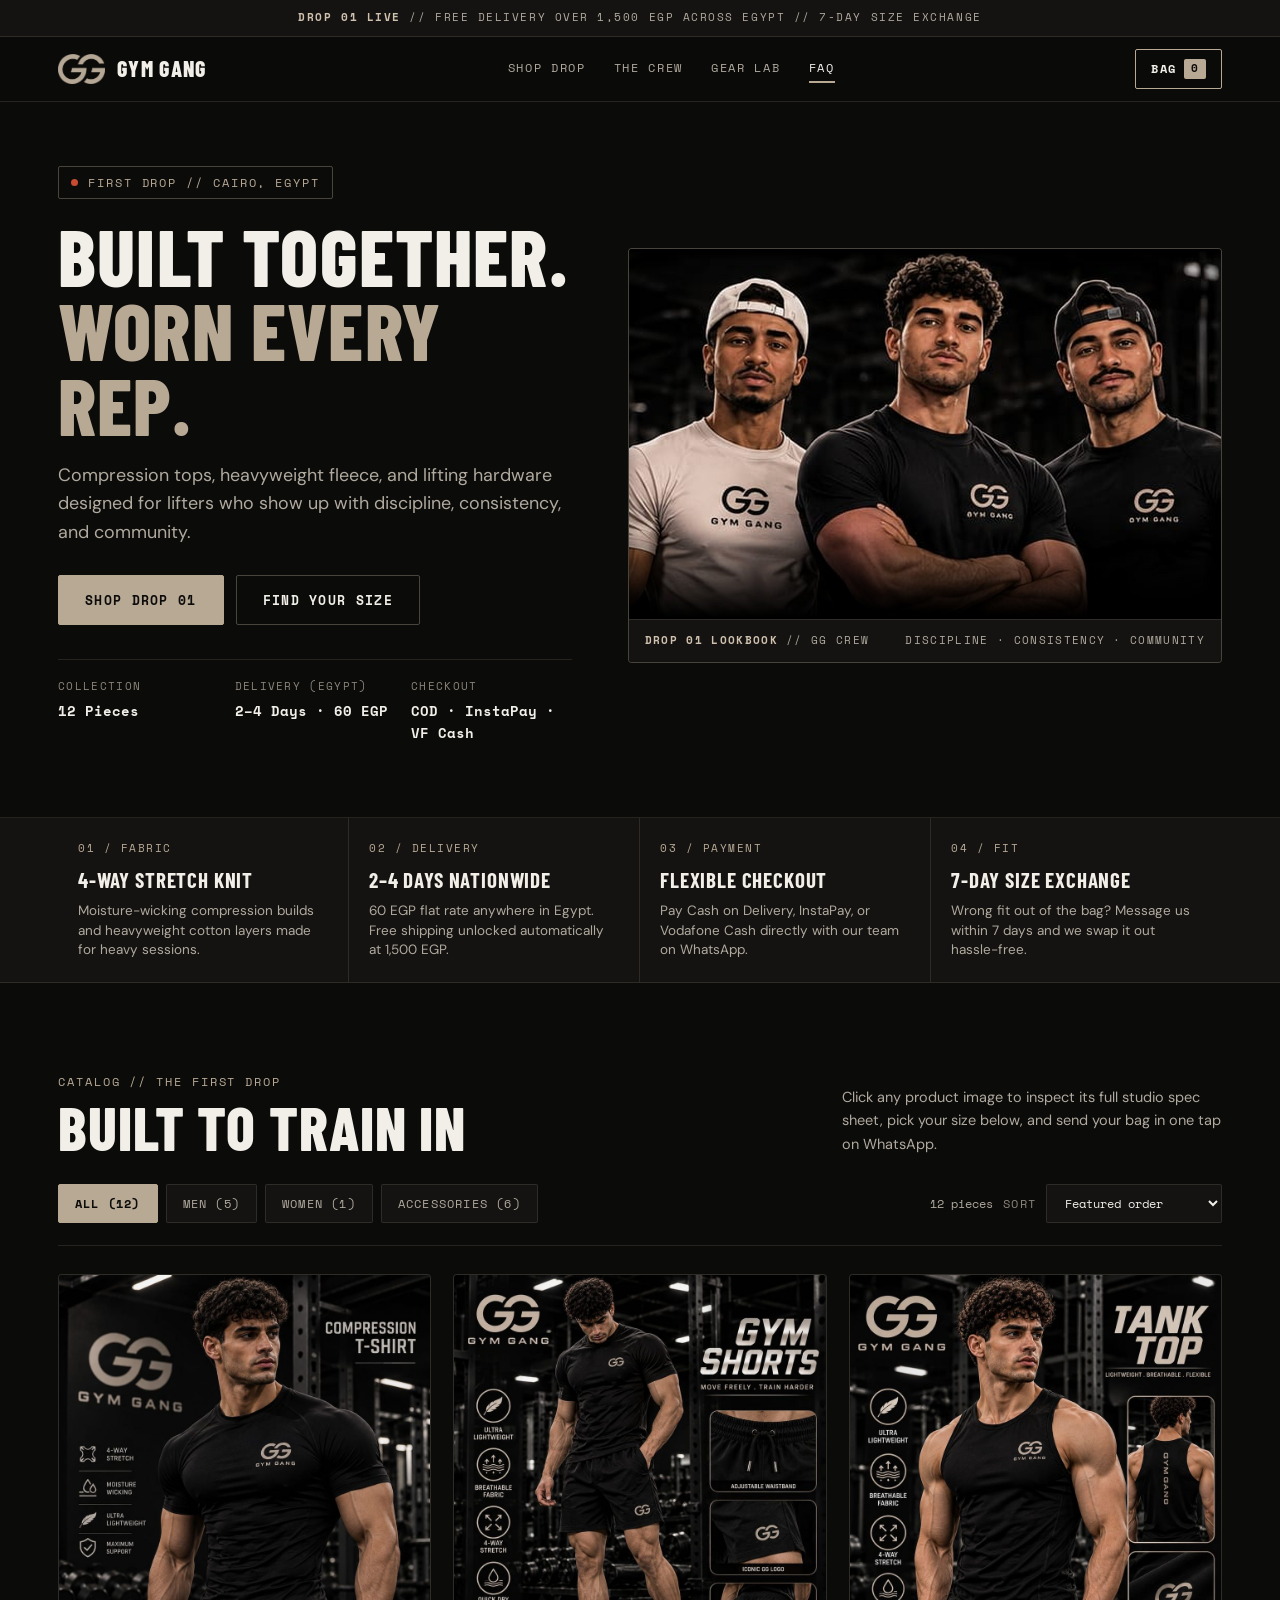
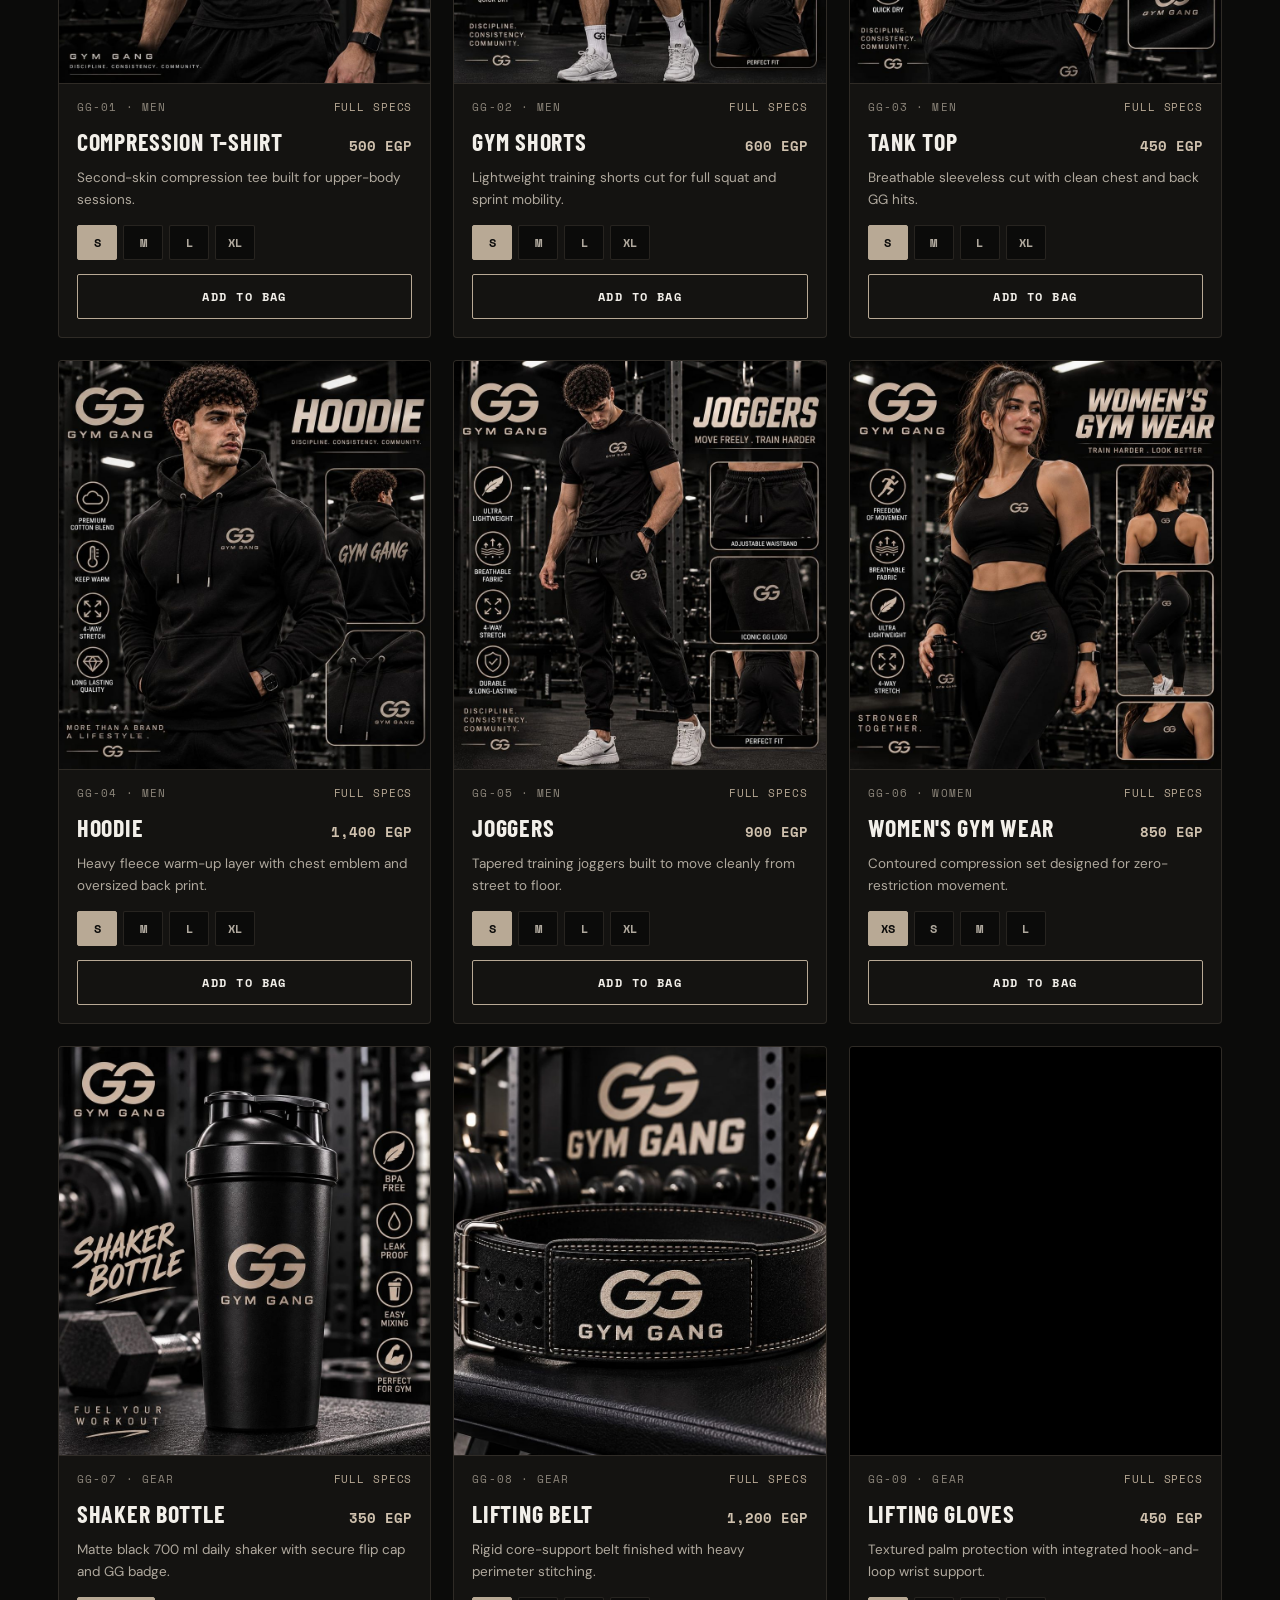
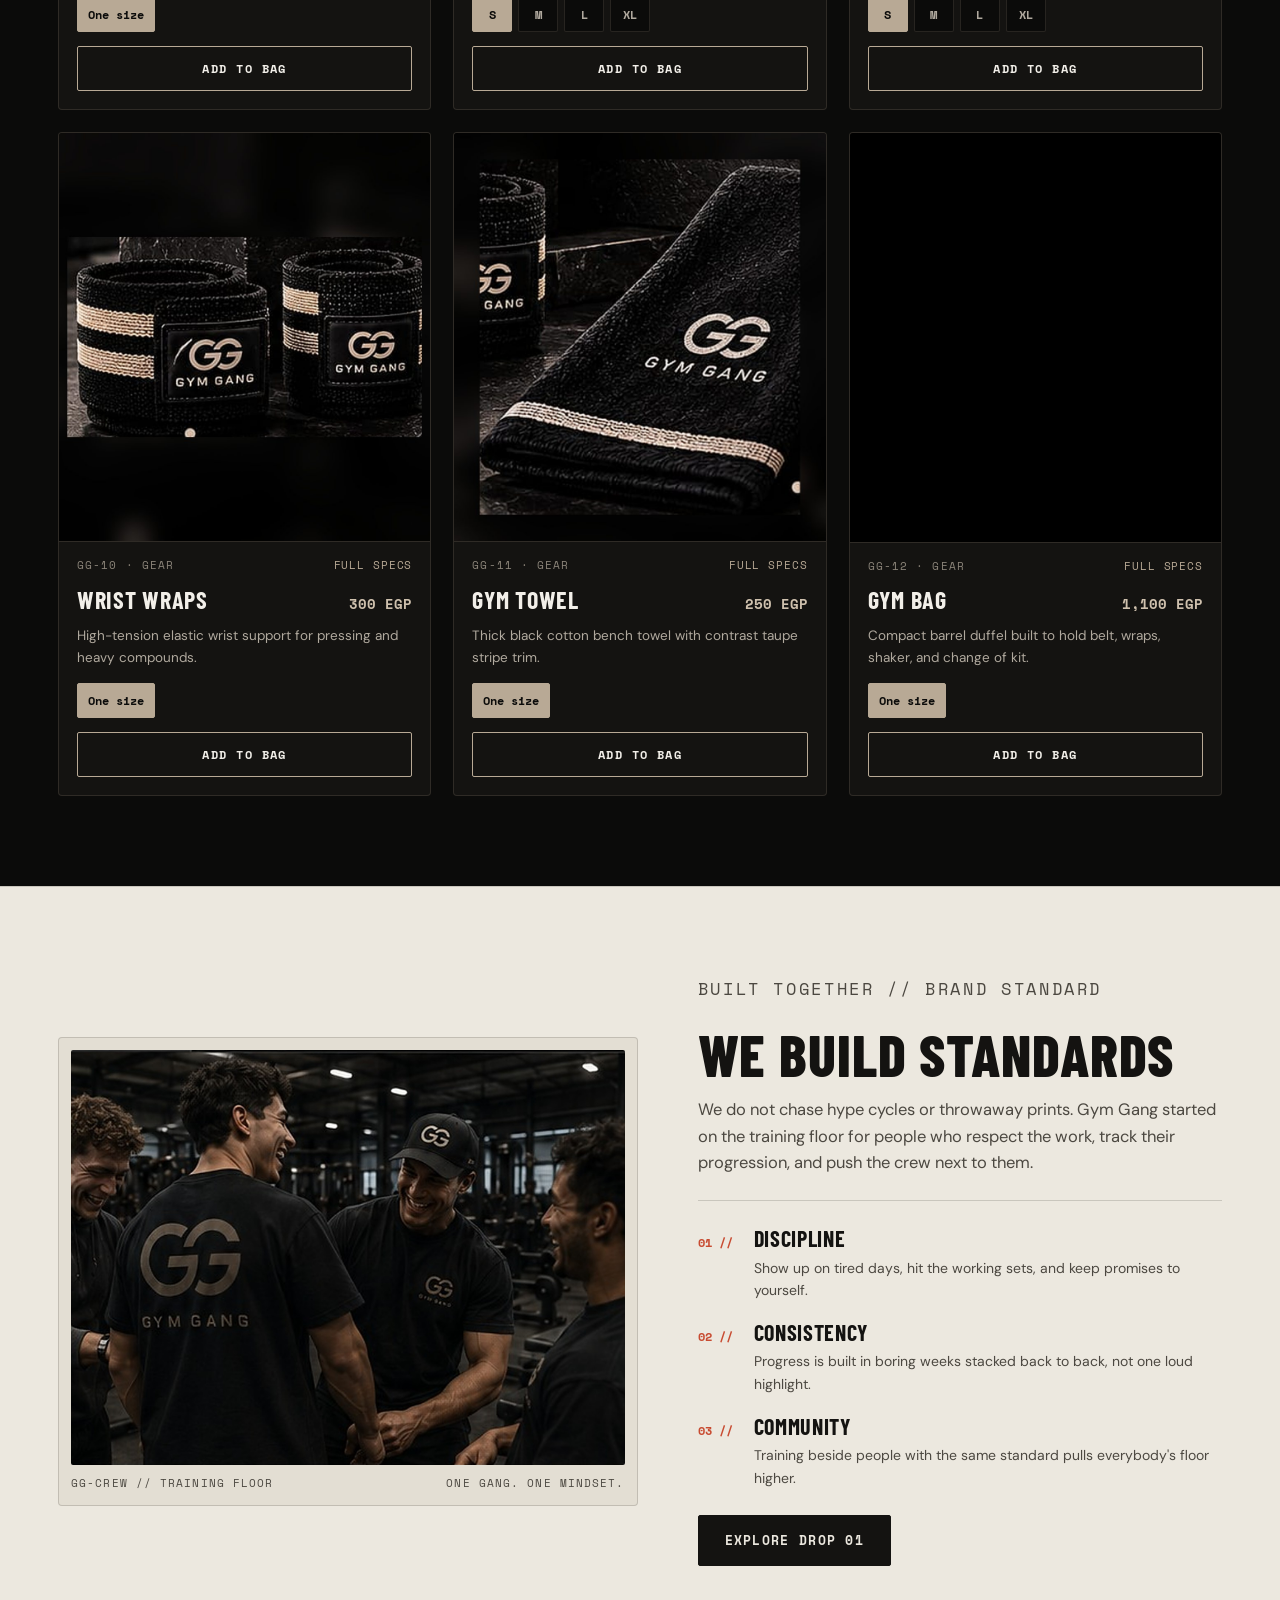
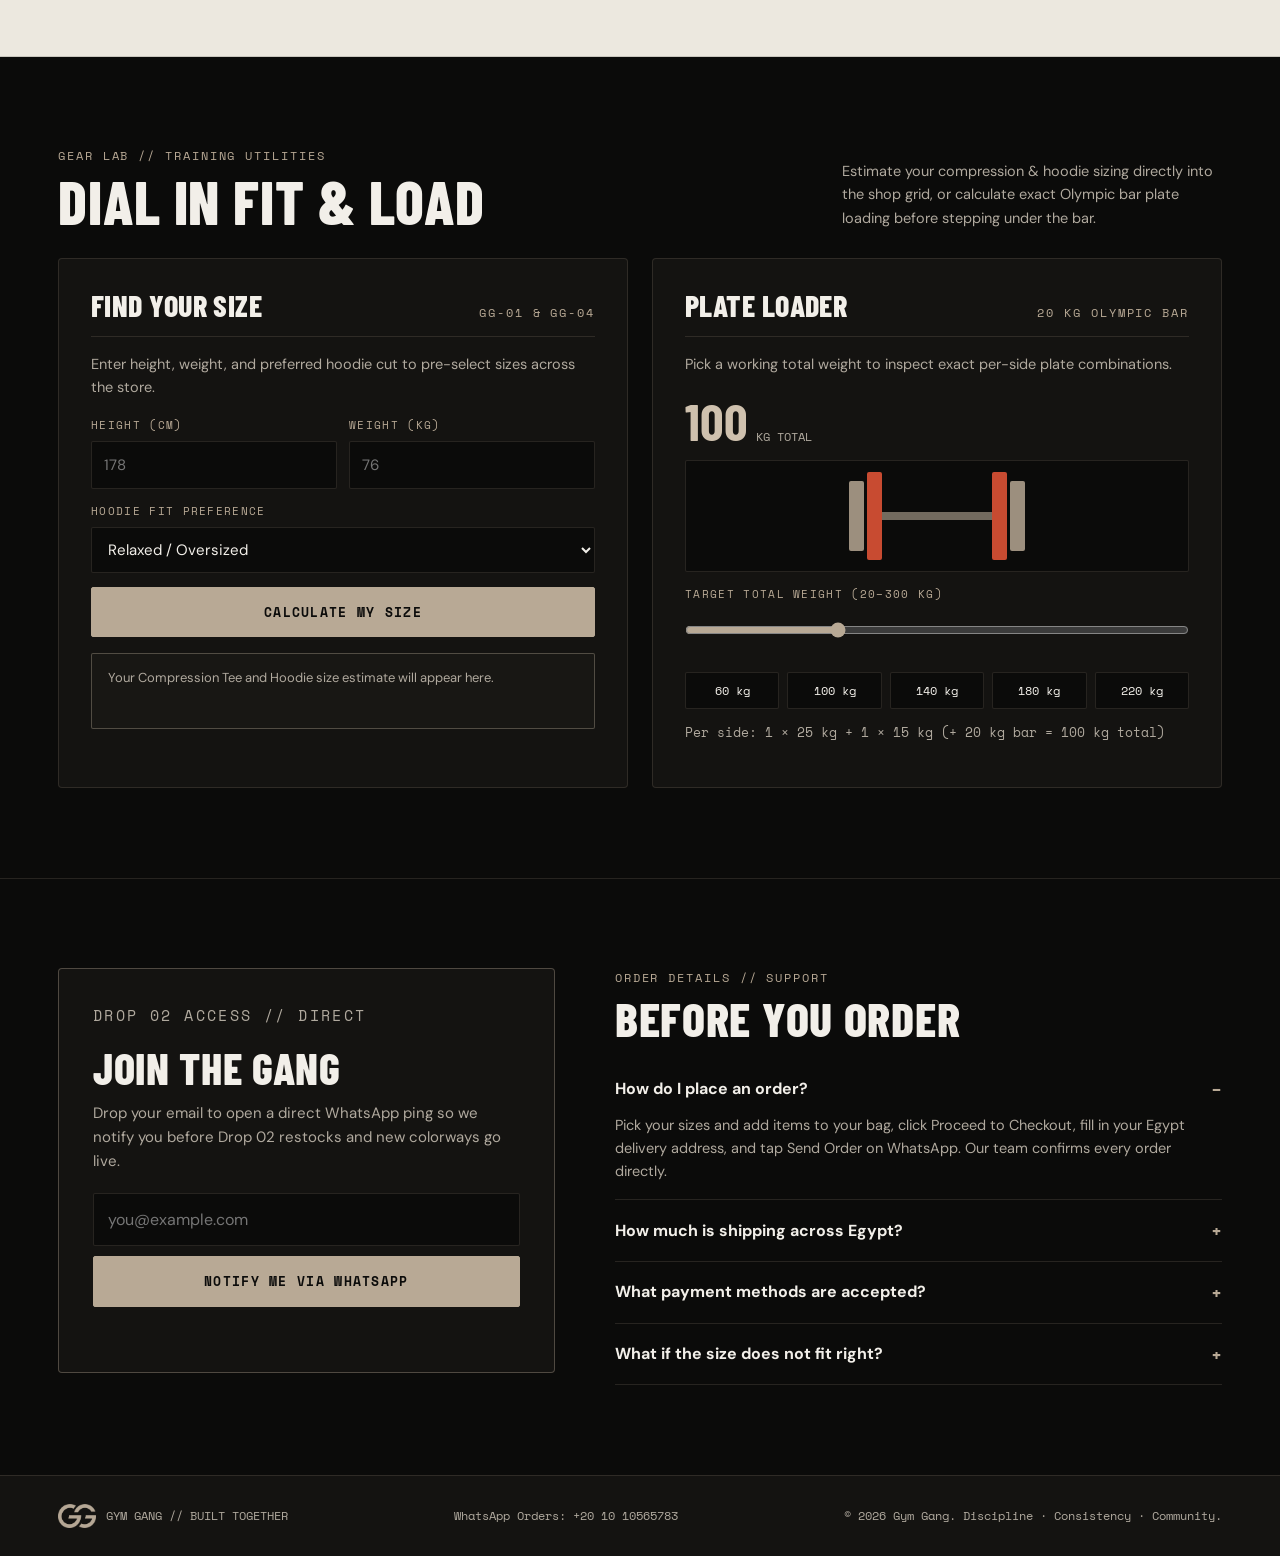
==== index.html @ adc6c837 "Initial commit: Gym Gang humanized Drop 01 storefront" ====
<!DOCTYPE html>
<html lang="en">
<head>
  <meta charset="utf-8">
  <meta name="viewport" content="width=device-width, initial-scale=1, viewport-fit=cover">
  <meta name="color-scheme" content="dark">
  <title>Gym Gang | Gym Wear Built Together</title>
  <meta name="description" content="Gym Gang makes gym wear for people who train with discipline, consistency and community. Shop Drop 01 across Egypt and order directly via WhatsApp.">
  <meta name="theme-color" content="#0B0B0A">
  <meta property="og:type" content="website">
  <meta property="og:title" content="Gym Gang | Built Together">
  <meta property="og:description" content="Gym wear built on discipline, consistency and community.">
  <meta property="og:image" content="assets/gym-gang-og.png">
  <meta property="og:image:alt" content="Gym Gang — Gym Wear Built Together">
  <meta name="twitter:card" content="summary_large_image">
  <link rel="icon" href="assets/favicon.svg" type="image/svg+xml">
  <link rel="preconnect" href="https://fonts.googleapis.com">
  <link rel="preconnect" href="https://fonts.gstatic.com" crossorigin>
  <link href="https://fonts.googleapis.com/css2?family=Barlow+Condensed:wght@700;800&family=DM+Sans:ital,opsz,wght@0,9..40,400..700;1,9..40,400&family=Space+Mono:wght@400;700&display=swap" rel="stylesheet">
  <link rel="stylesheet" href="css/tokens.css">
  <link rel="stylesheet" href="css/base.css">
  <link rel="stylesheet" href="css/storefront.css">
</head>
<body>
  <div class="utility-bar">
    <span><strong>DROP 01 LIVE</strong> // FREE DELIVERY OVER 1,500 EGP ACROSS EGYPT // 7-DAY SIZE EXCHANGE</span>
  </div>

  <nav class="site-nav" aria-label="Primary navigation">
    <div class="wrap nav-inner">
      <a class="brand-mark" href="#top" aria-label="Gym Gang home">
        <img src="assets/images/gg-logo.png" alt="Gym Gang GG mark">
        <span>Gym Gang</span>
      </a>

      <div class="nav-links">
        <a href="#shop">Shop Drop</a>
        <a href="#crew">The Crew</a>
        <a href="#lab">Gear Lab</a>
        <a href="#faq">FAQ</a>
      </div>

      <div class="nav-actions">
        <button type="button" class="bag-btn" id="bag-open-btn" aria-label="Open shopping bag">
          <span>Bag</span>
          <span class="bag-count" id="bag-count">0</span>
        </button>
        <button type="button" class="menu-toggle" id="menu-toggle" aria-expanded="false" aria-controls="mobile-nav">Menu</button>
      </div>
    </div>
  </nav>

  <div class="mobile-nav" id="mobile-nav">
    <a href="#shop">Shop Drop</a>
    <a href="#crew">The Crew</a>
    <a href="#lab">Gear Lab</a>
    <a href="#faq">FAQ</a>
  </div>

  <main id="top">
    <header class="hero">
      <div class="wrap hero-grid">
        <div>
          <div class="hero-tag">
            <span class="hero-dot" aria-hidden="true"></span>
            <span class="eyebrow">First Drop // Cairo, Egypt</span>
          </div>
          <h1 class="display hero-title">
            Built Together.<br>
            <span class="accent">Worn Every Rep.</span>
          </h1>
          <p class="hero-lead">
            Compression tops, heavyweight fleece, and lifting hardware designed for lifters who show up with discipline, consistency, and community.
          </p>
          <div class="hero-cta">
            <a class="btn" href="#shop">Shop Drop 01</a>
            <a class="btn btn--ghost" href="#lab">Find Your Size</a>
          </div>
          <dl class="hero-specs">
            <div>
              <dt>Collection</dt>
              <dd>12 Pieces</dd>
            </div>
            <div>
              <dt>Delivery (Egypt)</dt>
              <dd>2–4 Days · 60 EGP</dd>
            </div>
            <div>
              <dt>Checkout</dt>
              <dd>COD · InstaPay · VF Cash</dd>
            </div>
          </dl>
        </div>

        <figure class="hero-frame">
          <img src="assets/images/hero-crew.jpg" alt="Three Gym Gang athletes wearing matte black and stone GG tees">
          <figcaption class="hero-caption">
            <span><strong>DROP 01 LOOKBOOK</strong> // GG CREW</span>
            <span>DISCIPLINE · CONSISTENCY · COMMUNITY</span>
          </figcaption>
        </figure>
      </div>
    </header>

    <section class="spec-strip" aria-label="Store highlights">
      <div class="wrap spec-grid">
        <div class="spec-cell">
          <div class="spec-num">01 / FABRIC</div>
          <h2>4-Way Stretch Knit</h2>
          <p>Moisture-wicking compression builds and heavyweight cotton layers made for heavy sessions.</p>
        </div>
        <div class="spec-cell">
          <div class="spec-num">02 / DELIVERY</div>
          <h2>2–4 Days Nationwide</h2>
          <p>60 EGP flat rate anywhere in Egypt. Free shipping unlocked automatically at 1,500 EGP.</p>
        </div>
        <div class="spec-cell">
          <div class="spec-num">03 / PAYMENT</div>
          <h2>Flexible Checkout</h2>
          <p>Pay Cash on Delivery, InstaPay, or Vodafone Cash directly with our team on WhatsApp.</p>
        </div>
        <div class="spec-cell">
          <div class="spec-num">04 / FIT</div>
          <h2>7-Day Size Exchange</h2>
          <p>Wrong fit out of the bag? Message us within 7 days and we swap it out hassle-free.</p>
        </div>
      </div>
    </section>

    <section class="band" id="shop">
      <div class="wrap">
        <div class="section-head">
          <div>
            <p class="eyebrow">Catalog // The First Drop</p>
            <h2 class="display">Built to Train In</h2>
          </div>
          <p class="section-note">
            Click any product image to inspect its full studio spec sheet, pick your size below, and send your bag in one tap on WhatsApp.
          </p>
        </div>

        <div class="shop-controls">
          <div class="filter-pills" role="group" aria-label="Filter products by category">
            <button type="button" class="filter-pill" data-filter="all" aria-pressed="true">All (12)</button>
            <button type="button" class="filter-pill" data-filter="men" aria-pressed="false">Men (5)</button>
            <button type="button" class="filter-pill" data-filter="women" aria-pressed="false">Women (1)</button>
            <button type="button" class="filter-pill" data-filter="acc" aria-pressed="false">Accessories (6)</button>
          </div>

          <div class="sort-wrap">
            <span class="mono" id="catalog-count" style="font-size:12px;color:var(--ink-muted)">12 pieces</span>
            <label for="sort-select">Sort</label>
            <select id="sort-select">
              <option value="featured">Featured order</option>
              <option value="low">Price: Low to high</option>
              <option value="high">Price: High to low</option>
            </select>
          </div>
        </div>

        <div class="product-grid" id="product-grid"></div>
      </div>
    </section>

    <section class="band crew-band" id="crew">
      <div class="wrap crew-grid">
        <figure class="crew-photo">
          <img src="assets/images/crew-split.jpg" alt="Gym Gang crew members smiling between sets wearing GG back-print tees and cap">
          <figcaption>
            <span>GG-CREW // TRAINING FLOOR</span>
            <span>ONE GANG. ONE MINDSET.</span>
          </figcaption>
        </figure>

        <div class="crew-copy">
          <p class="eyebrow">Built Together // Brand Standard</p>
          <h2 class="display">We Build Standards</h2>
          <p>
            We do not chase hype cycles or throwaway prints. Gym Gang started on the training floor for people who respect the work, track their progression, and push the crew next to them.
          </p>

          <div class="pillars">
            <div class="pillar">
              <span class="pillar-idx">01 //</span>
              <div>
                <h3>Discipline</h3>
                <p>Show up on tired days, hit the working sets, and keep promises to yourself.</p>
              </div>
            </div>
            <div class="pillar">
              <span class="pillar-idx">02 //</span>
              <div>
                <h3>Consistency</h3>
                <p>Progress is built in boring weeks stacked back to back, not one loud highlight.</p>
              </div>
            </div>
            <div class="pillar">
              <span class="pillar-idx">03 //</span>
              <div>
                <h3>Community</h3>
                <p>Training beside people with the same standard pulls everybody's floor higher.</p>
              </div>
            </div>
          </div>

          <a class="btn btn--dark" href="#shop">Explore Drop 01</a>
        </div>
      </div>
    </section>

    <section class="band" id="lab">
      <div class="wrap">
        <div class="section-head">
          <div>
            <p class="eyebrow">Gear Lab // Training Utilities</p>
            <h2 class="display">Dial In Fit &amp; Load</h2>
          </div>
          <p class="section-note">
            Estimate your compression &amp; hoodie sizing directly into the shop grid, or calculate exact Olympic bar plate loading before stepping under the bar.
          </p>
        </div>

        <div class="lab-grid">
          <div class="lab-card">
            <div class="lab-card-head">
              <h3 class="display">Find Your Size</h3>
              <span class="eyebrow">GG-01 &amp; GG-04</span>
            </div>
            <p class="lab-card-sub">Enter height, weight, and preferred hoodie cut to pre-select sizes across the store.</p>

            <form id="size-finder-form">
              <div class="field-row">
                <div class="field">
                  <label for="sf-height">Height (cm)</label>
                  <input id="sf-height" type="number" inputmode="numeric" min="140" max="220" placeholder="178" required>
                </div>
                <div class="field">
                  <label for="sf-weight">Weight (kg)</label>
                  <input id="sf-weight" type="number" inputmode="numeric" min="35" max="200" placeholder="76" required>
                </div>
              </div>
              <div class="field">
                <label for="sf-fit">Hoodie Fit Preference</label>
                <select id="sf-fit">
                  <option value="oversized">Relaxed / Oversized</option>
                  <option value="true">True to size</option>
                </select>
              </div>
              <button class="btn" type="submit" style="width:100%">Calculate My Size</button>
            </form>

            <div class="size-result" id="size-result" role="status" aria-live="polite">
              <small style="margin-top:0">Your Compression Tee and Hoodie size estimate will appear here.</small>
            </div>
          </div>

          <div class="lab-card">
            <div class="lab-card-head">
              <h3 class="display">Plate Loader</h3>
              <span class="eyebrow">20 KG Olympic Bar</span>
            </div>
            <p class="lab-card-sub">Pick a working total weight to inspect exact per-side plate combinations.</p>

            <div class="plate-readout">
              <strong id="plate-weight-val">100</strong>
              <span>kg total</span>
            </div>

            <div class="bar-stage" id="bar-stage" aria-hidden="true"></div>

            <div class="field">
              <label for="plate-range">Target Total Weight (20–300 kg)</label>
              <input class="plate-range" id="plate-range" type="range" min="20" max="300" step="2.5" value="100">
            </div>

            <div class="weight-chips" role="group" aria-label="Common bar weights">
              <button type="button" data-weight="60">60 kg</button>
              <button type="button" data-weight="100">100 kg</button>
              <button type="button" data-weight="140">140 kg</button>
              <button type="button" data-weight="180">180 kg</button>
              <button type="button" data-weight="220">220 kg</button>
            </div>

            <p class="plate-breakdown" id="plate-breakdown" role="status" aria-live="polite"></p>
          </div>
        </div>
      </div>
    </section>

    <section class="band" id="faq" style="border-top:1px solid var(--line-dark)">
      <div class="wrap bottom-split">
        <div class="join-box">
          <p class="eyebrow">Drop 02 Access // Direct</p>
          <h2 class="display">Join the Gang</h2>
          <p>
            Drop your email to open a direct WhatsApp ping so we notify you before Drop 02 restocks and new colorways go live.
          </p>
          <form class="join-form" id="join-form">
            <input type="email" id="join-email" placeholder="you@example.com" aria-label="Email address" required>
            <button class="btn" type="submit">Notify Me via WhatsApp</button>
          </form>
          <div class="join-msg" id="join-msg" role="status"></div>
        </div>

        <div>
          <p class="eyebrow">Order Details // Support</p>
          <h2 class="display" style="font-size:clamp(34px,4vw,48px);margin:8px 0 18px">Before You Order</h2>
          <div class="faq-list">
            <details open>
              <summary>How do I place an order?</summary>
              <p>Pick your sizes and add items to your bag, click Proceed to Checkout, fill in your Egypt delivery address, and tap Send Order on WhatsApp. Our team confirms every order directly.</p>
            </details>
            <details>
              <summary>How much is shipping across Egypt?</summary>
              <p>Flat 60 EGP across Cairo, Giza, Alexandria, and all governorates within 2–4 business days. Orders at or above 1,500 EGP unlock free delivery.</p>
            </details>
            <details>
              <summary>What payment methods are accepted?</summary>
              <p>You can choose Cash on Delivery, InstaPay, or Vodafone Cash inside checkout (transfer details are shared directly when confirming on WhatsApp).</p>
            </details>
            <details>
              <summary>What if the size does not fit right?</summary>
              <p>Message us on WhatsApp within 7 days of delivery with unworn gear and we will arrange a quick size exchange.</p>
            </details>
          </div>
        </div>
      </div>
    </section>
  </main>

  <footer class="site-footer">
    <div class="wrap footer-inner">
      <div class="footer-brand">
        <img src="assets/images/gg-logo.png" alt="GG mark">
        <span>GYM GANG // BUILT TOGETHER</span>
      </div>
      <span>WhatsApp Orders: +20 10 10565783</span>
      <span>© 2026 Gym Gang. Discipline · Consistency · Community.</span>
    </div>
  </footer>

  <div class="drawer-backdrop" id="drawer-backdrop"></div>
  <aside class="bag-drawer" id="bag-drawer" aria-label="Shopping bag" aria-hidden="true">
    <div class="drawer-head">
      <h2 class="display">Your Bag</h2>
      <button type="button" class="icon-close" id="drawer-close-btn">Close</button>
    </div>

    <div class="ship-meter" aria-hidden="true">
      <div class="ship-meter-fill" id="ship-fill"></div>
    </div>
    <p class="ship-note" id="ship-text"></p>

    <div class="drawer-items" id="bag-items"></div>

    <div class="drawer-totals">
      <div><span>Subtotal</span><span id="bag-subtotal">0 EGP</span></div>
      <div><span>Delivery</span><span id="bag-shipping">—</span></div>
      <div class="grand"><span>Total</span><span id="bag-total">0 EGP</span></div>
    </div>

    <button type="button" class="btn" id="checkout-toggle-btn" style="width:100%;margin-top:12px" hidden>Proceed to Checkout</button>

    <form class="checkout-form" id="checkout-form" hidden>
      <input id="ck-name" type="text" placeholder="Full name" required autocomplete="name">
      <input id="ck-phone" type="tel" placeholder="Phone number" required autocomplete="tel">
      <select id="ck-city" aria-label="City">
        <option value="Cairo">Cairo</option>
        <option value="Giza">Giza</option>
        <option value="Alexandria">Alexandria</option>
        <option value="Other governorate">Other governorate</option>
      </select>
      <textarea id="ck-address" rows="2" placeholder="Street, building, floor, apartment" required></textarea>
      <label class="pay-option">
        <input type="radio" name="payment-method" value="Cash on delivery" checked>
        <span>Cash on delivery</span>
      </label>
      <label class="pay-option">
        <input type="radio" name="payment-method" value="InstaPay / Vodafone Cash">
        <span>InstaPay or Vodafone Cash</span>
      </label>
      <button class="btn" type="submit" style="width:100%">Send Order on WhatsApp</button>
    </form>
  </aside>

  <div class="modal" id="quickview-modal" role="dialog" aria-modal="true" aria-labelledby="modal-title" aria-hidden="true">
    <div class="modal-panel">
      <div class="modal-media">
        <img id="modal-img" alt="">
      </div>
      <div class="modal-info">
        <button type="button" class="icon-close modal-close" id="modal-close-btn">Close</button>
        <span class="eyebrow" id="modal-sku"></span>
        <h2 class="display" id="modal-title"></h2>
        <div class="modal-price" id="modal-price"></div>
        <p class="modal-desc" id="modal-desc"></p>
        <ul class="modal-specs" id="modal-specs"></ul>
        <div class="p-sizes" id="modal-sizes" role="group" aria-label="Select size"></div>
        <button type="button" class="btn" id="modal-add-btn" style="width:100%">Add to Bag</button>
      </div>
    </div>
  </div>

  <div class="toast" id="toast" role="status" aria-live="polite"></div>

  <script defer src="js/products.js"></script>
  <script defer src="js/store.js"></script>
  <script defer src="js/gear-lab.js"></script>
</body>
</html>
---- css/tokens.css ----
:root {
  /* Cast-Iron & Asphalt Surfaces (Dark Storefront Base) */
  --bg-iron: #0b0b0a;
  --bg-rack: #141311;
  --bg-card: #090908;
  --bg-panel: #181714;

  /* Dark-Mode Typography & Brand Taupe */
  --ink-bone: #f2efe9;
  --ink-muted: #b0a99e;
  --ink-dim: #8b8479;
  --taupe: #b8a995;
  --taupe-bright: #cfc1ae;
  --rust: #c84b31;

  /* Borders & Hairlines (Dark) */
  --line-dark: rgba(184, 169, 149, 0.16);
  --line-strong: rgba(184, 169, 149, 0.36);

  /* Woven Hang-Tag Chalk Surfaces (Tactile Editorial Break) */
  --bg-chalk: #ece8df;
  --bg-chalk-alt: #e3ded3;
  --ink-carbon: #141311;
  --ink-slate: #4c4841;
  --line-chalk: rgba(20, 19, 17, 0.16);

  /* Type Scale */
  --font-display: 'Barlow Condensed', Impact, 'Arial Narrow', sans-serif;
  --font-sans: 'DM Sans', system-ui, -apple-system, sans-serif;
  --font-mono: 'Space Mono', ui-monospace, SFMono-Regular, monospace;

  /* Spacing & Container */
  --container-max: 1260px;
  --gutter: clamp(18px, 4vw, 48px);
  --radius-sm: 2px;
  --radius-md: 4px;
  --ease: cubic-bezier(0.22, 1, 0.36, 1);
}
---- css/base.css ----
*,
*::before,
*::after {
  box-sizing: border-box;
  margin: 0;
  padding: 0;
}

html {
  scroll-behavior: smooth;
  scroll-padding-top: 76px;
  background: var(--bg-iron);
  color: var(--ink-bone);
  -webkit-text-size-adjust: 100%;
}

body {
  background: var(--bg-iron);
  color: var(--ink-bone);
  font-family: var(--font-sans);
  font-size: 16px;
  line-height: 1.6;
  overflow-x: hidden;
}

img {
  display: block;
  max-width: 100%;
}

button,
input,
select,
textarea {
  font: inherit;
  color: inherit;
}

a {
  color: inherit;
}

:focus-visible {
  outline: 2px solid var(--taupe);
  outline-offset: 3px;
}

[hidden] {
  display: none !important;
}

.sr-only {
  position: absolute;
  width: 1px;
  height: 1px;
  padding: 0;
  margin: -1px;
  overflow: hidden;
  clip: rect(0, 0, 0, 0);
  white-space: nowrap;
  border: 0;
}

.wrap {
  width: 100%;
  max-width: var(--container-max);
  margin: 0 auto;
  padding-inline: var(--gutter);
}

.display {
  font-family: var(--font-display);
  font-weight: 800;
  text-transform: uppercase;
  line-height: 0.94;
  letter-spacing: 0.015em;
}

.mono {
  font-family: var(--font-mono);
}

.eyebrow {
  font-family: var(--font-mono);
  font-size: 12px;
  letter-spacing: 0.16em;
  text-transform: uppercase;
  color: var(--taupe);
}

.btn {
  display: inline-flex;
  align-items: center;
  justify-content: center;
  gap: 8px;
  padding: 14px 26px;
  border: 1px solid var(--taupe);
  border-radius: var(--radius-sm);
  background: var(--taupe);
  color: var(--bg-iron);
  font-family: var(--font-mono);
  font-size: 13px;
  font-weight: 700;
  letter-spacing: 0.1em;
  text-transform: uppercase;
  text-decoration: none;
  cursor: pointer;
  transition: background-color 0.2s var(--ease), color 0.2s var(--ease), transform 0.15s var(--ease), border-color 0.2s var(--ease);
}

.btn:hover {
  background: var(--ink-bone);
  border-color: var(--ink-bone);
  color: var(--bg-iron);
}

.btn:active {
  transform: translateY(1px);
}

.btn--ghost {
  background: transparent;
  color: var(--ink-bone);
  border-color: var(--line-strong);
}

.btn--ghost:hover {
  background: rgba(184, 169, 149, 0.12);
  border-color: var(--taupe);
  color: var(--ink-bone);
}

.btn--dark {
  background: var(--ink-carbon);
  border-color: var(--ink-carbon);
  color: var(--bg-chalk);
}

.btn--dark:hover {
  background: #2b2925;
  border-color: #2b2925;
  color: var(--bg-chalk);
}

@media (prefers-reduced-motion: reduce) {
  html {
    scroll-behavior: auto;
  }
  *,
  *::before,
  *::after {
    transition-duration: 0.01ms !important;
    animation-duration: 0.01ms !important;
  }
}
---- css/storefront.css ----
/* Utility Top Strip */
.utility-bar {
  background: var(--bg-rack);
  border-bottom: 1px solid var(--line-dark);
  padding: 9px var(--gutter);
  text-align: center;
  font-family: var(--font-mono);
  font-size: 11px;
  letter-spacing: 0.14em;
  text-transform: uppercase;
  color: var(--ink-muted);
}

.utility-bar strong {
  color: var(--taupe-bright);
  font-weight: 700;
}

/* Sticky Navbar */
.site-nav {
  position: sticky;
  top: 0;
  z-index: 40;
  background: rgba(11, 11, 10, 0.92);
  backdrop-filter: blur(12px);
  border-bottom: 1px solid var(--line-dark);
}

.nav-inner {
  display: flex;
  align-items: center;
  justify-content: space-between;
  gap: 20px;
  min-height: 64px;
}

.brand-mark {
  display: inline-flex;
  align-items: center;
  gap: 12px;
  text-decoration: none;
}

.brand-mark img {
  height: 30px;
  width: auto;
}

.brand-mark span {
  font-family: var(--font-display);
  font-size: 22px;
  font-weight: 800;
  letter-spacing: 0.06em;
  text-transform: uppercase;
  color: var(--ink-bone);
}

.nav-links {
  display: flex;
  align-items: center;
  gap: 28px;
}

.nav-links a {
  text-decoration: none;
  font-family: var(--font-mono);
  font-size: 12px;
  letter-spacing: 0.14em;
  text-transform: uppercase;
  color: var(--ink-muted);
  padding-block: 4px;
  border-bottom: 2px solid transparent;
  transition: color 0.2s var(--ease), border-color 0.2s var(--ease);
}

.nav-links a:hover,
.nav-links a.is-active {
  color: var(--ink-bone);
  border-bottom-color: var(--taupe);
}

.nav-actions {
  display: flex;
  align-items: center;
  gap: 10px;
}

.bag-btn {
  display: inline-flex;
  align-items: center;
  gap: 8px;
  padding: 9px 15px;
  background: transparent;
  border: 1px solid var(--taupe);
  border-radius: var(--radius-sm);
  color: var(--ink-bone);
  font-family: var(--font-mono);
  font-size: 12px;
  font-weight: 700;
  letter-spacing: 0.1em;
  text-transform: uppercase;
  cursor: pointer;
  transition: background-color 0.2s var(--ease), color 0.2s var(--ease), transform 0.2s var(--ease);
}

.bag-btn:hover {
  background: var(--taupe);
  color: var(--bg-iron);
}

.bag-btn.bump {
  transform: scale(1.08);
}

.bag-count {
  display: inline-grid;
  place-items: center;
  min-width: 22px;
  height: 20px;
  padding-inline: 5px;
  border-radius: 2px;
  background: var(--taupe);
  color: var(--bg-iron);
  font-size: 11px;
}

.bag-btn:hover .bag-count {
  background: var(--bg-iron);
  color: var(--taupe);
}

.menu-toggle {
  display: none;
  padding: 9px 13px;
  background: transparent;
  border: 1px solid var(--line-strong);
  border-radius: var(--radius-sm);
  color: var(--ink-bone);
  font-family: var(--font-mono);
  font-size: 12px;
  text-transform: uppercase;
  cursor: pointer;
}

/* Mobile Nav Drawer */
.mobile-nav {
  display: none;
  background: var(--bg-rack);
  border-bottom: 1px solid var(--line-dark);
  padding: 16px var(--gutter) 22px;
}

.mobile-nav.is-open {
  display: flex;
  flex-direction: column;
  gap: 12px;
}

.mobile-nav a {
  text-decoration: none;
  font-family: var(--font-display);
  font-size: 28px;
  font-weight: 700;
  text-transform: uppercase;
  color: var(--ink-bone);
  padding-block: 4px;
  border-bottom: 1px solid var(--line-dark);
}

/* Editorial Hero */
.hero {
  padding-block: clamp(32px, 5vw, 68px) clamp(40px, 6vw, 72px);
  border-bottom: 1px solid var(--line-dark);
}

.hero-grid {
  display: grid;
  grid-template-columns: minmax(0, 1.02fr) minmax(0, 1.18fr);
  gap: clamp(28px, 4.5vw, 56px);
  align-items: center;
}

.hero-tag {
  display: inline-flex;
  align-items: center;
  gap: 10px;
  padding: 6px 12px;
  border: 1px solid var(--line-strong);
  border-radius: var(--radius-sm);
  margin-bottom: 20px;
}

.hero-dot {
  width: 7px;
  height: 7px;
  border-radius: 50%;
  background: var(--rust);
}

.hero-title {
  font-size: clamp(50px, 6.2vw, 88px);
  color: var(--ink-bone);
  margin-bottom: 18px;
}

.hero-title .accent {
  color: var(--taupe);
}

.hero-lead {
  font-size: clamp(16px, 1.4vw, 18px);
  color: var(--ink-muted);
  max-width: 46ch;
  margin-bottom: 28px;
}

.hero-cta {
  display: flex;
  flex-wrap: wrap;
  gap: 12px;
  margin-bottom: 34px;
}

.hero-specs {
  display: grid;
  grid-template-columns: repeat(3, minmax(0, 1fr));
  border-top: 1px solid var(--line-dark);
  padding-top: 18px;
  gap: 16px;
}

.hero-specs dt {
  font-family: var(--font-mono);
  font-size: 11px;
  text-transform: uppercase;
  letter-spacing: 0.12em;
  color: var(--ink-dim);
}

.hero-specs dd {
  font-family: var(--font-mono);
  font-size: 14px;
  font-weight: 700;
  color: var(--ink-bone);
  margin-top: 4px;
}

.hero-frame {
  position: relative;
  border: 1px solid var(--line-strong);
  border-radius: var(--radius-md);
  background: var(--bg-card);
  overflow: hidden;
}

.hero-frame img {
  width: 100%;
  aspect-ratio: 16 / 10;
  object-fit: cover;
  object-position: center 22%;
}

.hero-caption {
  display: flex;
  flex-wrap: wrap;
  justify-content: space-between;
  align-items: center;
  gap: 10px;
  padding: 12px 16px;
  background: var(--bg-rack);
  border-top: 1px solid var(--line-dark);
  font-family: var(--font-mono);
  font-size: 11px;
  letter-spacing: 0.12em;
  text-transform: uppercase;
  color: var(--ink-muted);
}

.hero-caption strong {
  color: var(--taupe-bright);
}

/* 4-Column Spec Strip */
.spec-strip {
  background: var(--bg-rack);
  border-bottom: 1px solid var(--line-dark);
}

.spec-grid {
  display: grid;
  grid-template-columns: repeat(4, minmax(0, 1fr));
}

.spec-cell {
  padding: 22px 20px;
  border-right: 1px solid var(--line-dark);
}

.spec-cell:last-child {
  border-right: 0;
}

.spec-num {
  font-family: var(--font-mono);
  font-size: 11px;
  color: var(--taupe);
  letter-spacing: 0.14em;
  margin-bottom: 6px;
}

.spec-cell h2 {
  font-family: var(--font-display);
  font-size: 21px;
  font-weight: 700;
  letter-spacing: 0.04em;
  text-transform: uppercase;
  color: var(--ink-bone);
  margin-bottom: 4px;
}

.spec-cell p {
  font-size: 13.5px;
  color: var(--ink-muted);
  line-height: 1.45;
}

/* Section Spacing */
.band {
  padding-block: clamp(56px, 7vw, 96px);
}

.section-head {
  display: flex;
  flex-wrap: wrap;
  justify-content: space-between;
  align-items: flex-end;
  gap: 20px;
  margin-bottom: 28px;
}

.section-head h2 {
  font-size: clamp(38px, 4.8vw, 60px);
  color: var(--ink-bone);
  margin-top: 8px;
}

.section-note {
  max-width: 38ch;
  font-size: 14.5px;
  color: var(--ink-muted);
}

/* Shop Controls */
.shop-controls {
  display: flex;
  flex-wrap: wrap;
  justify-content: space-between;
  align-items: center;
  gap: 14px;
  padding-bottom: 22px;
  margin-bottom: 28px;
  border-bottom: 1px solid var(--line-dark);
}

.filter-pills {
  display: flex;
  flex-wrap: wrap;
  gap: 8px;
}

.filter-pill {
  padding: 9px 16px;
  border: 1px solid var(--line-dark);
  border-radius: var(--radius-sm);
  background: var(--bg-rack);
  color: var(--ink-muted);
  font-family: var(--font-mono);
  font-size: 12px;
  letter-spacing: 0.1em;
  text-transform: uppercase;
  cursor: pointer;
  transition: border-color 0.2s var(--ease), color 0.2s var(--ease), background-color 0.2s var(--ease);
}

.filter-pill:hover {
  border-color: var(--taupe);
  color: var(--ink-bone);
}

.filter-pill[aria-pressed='true'] {
  background: var(--taupe);
  border-color: var(--taupe);
  color: var(--bg-iron);
  font-weight: 700;
}

.sort-wrap {
  display: inline-flex;
  align-items: center;
  gap: 10px;
}

.sort-wrap label {
  font-family: var(--font-mono);
  font-size: 12px;
  text-transform: uppercase;
  letter-spacing: 0.1em;
  color: var(--ink-dim);
}

.sort-wrap select {
  padding: 9px 14px;
  background: var(--bg-rack);
  border: 1px solid var(--line-dark);
  border-radius: var(--radius-sm);
  color: var(--ink-bone);
  font-family: var(--font-mono);
  font-size: 12px;
  cursor: pointer;
}

/* Product Grid */
.product-grid {
  display: grid;
  grid-template-columns: repeat(3, minmax(0, 1fr));
  gap: 22px;
}

.p-card {
  display: flex;
  flex-direction: column;
  background: var(--bg-rack);
  border: 1px solid var(--line-dark);
  border-radius: var(--radius-md);
  overflow: hidden;
  transition: border-color 0.25s var(--ease), transform 0.25s var(--ease);
}

.p-card:hover {
  border-color: var(--line-strong);
  transform: translateY(-3px);
}

.p-card[hidden] {
  display: none;
}

.p-media {
  position: relative;
  display: block;
  width: 100%;
  aspect-ratio: 10 / 11;
  background: #000000;
  border: 0;
  padding: 0;
  overflow: hidden;
  cursor: pointer;
  text-align: left;
}

.p-media img {
  width: 100%;
  height: 100%;
  object-fit: cover;
  object-position: center;
  transition: transform 0.45s var(--ease);
}

.p-card:hover .p-media img {
  transform: scale(1.03);
}

.p-body {
  display: flex;
  flex-direction: column;
  flex: 1;
  padding: 15px 18px 18px;
  border-top: 1px solid var(--line-dark);
}

.p-kicker {
  display: flex;
  justify-content: space-between;
  align-items: center;
  margin-bottom: 6px;
  font-family: var(--font-mono);
  font-size: 11px;
  letter-spacing: 0.1em;
  text-transform: uppercase;
  color: var(--ink-dim);
}

.p-view-link {
  background: none;
  border: 0;
  padding: 0;
  color: var(--taupe);
  font-family: var(--font-mono);
  font-size: 11px;
  letter-spacing: 0.08em;
  text-transform: uppercase;
  cursor: pointer;
}

.p-view-link:hover {
  color: var(--ink-bone);
  text-decoration: underline;
}

.p-top {
  display: flex;
  justify-content: space-between;
  align-items: baseline;
  gap: 12px;
  margin-bottom: 6px;
}

.p-top h3 {
  font-family: var(--font-display);
  font-size: 24px;
  font-weight: 700;
  text-transform: uppercase;
  letter-spacing: 0.03em;
  color: var(--ink-bone);
}

.p-price {
  font-family: var(--font-mono);
  font-size: 14px;
  font-weight: 700;
  color: var(--taupe-bright);
  white-space: nowrap;
}

.p-meta {
  font-size: 13.5px;
  color: var(--ink-muted);
  margin-bottom: 14px;
}

.p-sizes {
  display: flex;
  flex-wrap: wrap;
  gap: 6px;
  margin-top: auto;
  margin-bottom: 14px;
}

.size-btn {
  min-width: 40px;
  padding: 7px 10px;
  border: 1px solid var(--line-dark);
  border-radius: var(--radius-sm);
  background: var(--bg-iron);
  color: var(--ink-muted);
  font-family: var(--font-mono);
  font-size: 12px;
  font-weight: 700;
  cursor: pointer;
  transition: border-color 0.15s, background-color 0.15s, color 0.15s;
}

.size-btn:hover {
  border-color: var(--taupe);
  color: var(--ink-bone);
}

.size-btn[aria-pressed='true'] {
  background: var(--taupe);
  border-color: var(--taupe);
  color: var(--bg-iron);
}

.add-btn {
  width: 100%;
  padding: 12px 14px;
  background: transparent;
  border: 1px solid var(--taupe);
  border-radius: var(--radius-sm);
  color: var(--ink-bone);
  font-family: var(--font-mono);
  font-size: 12px;
  font-weight: 700;
  letter-spacing: 0.12em;
  text-transform: uppercase;
  cursor: pointer;
  transition: background-color 0.2s var(--ease), color 0.2s var(--ease);
}

.add-btn:hover,
.add-btn.is-added {
  background: var(--taupe);
  color: var(--bg-iron);
}

/* Light Woven Hang-Tag Contrast Band: The Crew */
.crew-band {
  background: var(--bg-chalk);
  color: var(--ink-carbon);
  border-block: 1px solid var(--line-chalk);
}

.crew-grid {
  display: grid;
  grid-template-columns: minmax(0, 1.05fr) minmax(0, 0.95fr);
  gap: clamp(28px, 5vw, 60px);
  align-items: center;
}

.crew-photo {
  background: var(--bg-chalk-alt);
  border: 1px solid var(--line-chalk);
  padding: 12px;
  border-radius: var(--radius-md);
}

.crew-photo img {
  width: 100%;
  aspect-ratio: 4 / 3;
  object-fit: cover;
  border-radius: var(--radius-sm);
}

.crew-photo figcaption {
  display: flex;
  justify-content: space-between;
  gap: 12px;
  padding-top: 10px;
  font-family: var(--font-mono);
  font-size: 11px;
  letter-spacing: 0.1em;
  text-transform: uppercase;
  color: var(--ink-slate);
}

.crew-copy .eyebrow {
  color: var(--ink-slate);
}

.crew-copy h2 {
  font-size: clamp(38px, 4.6vw, 58px);
  color: var(--ink-carbon);
  margin: 10px 0 16px;
}

.crew-copy > p {
  font-size: 16.5px;
  color: var(--ink-slate);
  max-width: 48ch;
  margin-bottom: 24px;
}

.pillars {
  display: grid;
  gap: 14px;
  border-top: 1px solid var(--line-chalk);
  padding-top: 20px;
  margin-bottom: 26px;
}

.pillar {
  display: grid;
  grid-template-columns: 44px 1fr;
  gap: 12px;
  align-items: baseline;
}

.pillar-idx {
  font-family: var(--font-mono);
  font-size: 12px;
  font-weight: 700;
  color: var(--rust);
}

.pillar h3 {
  font-family: var(--font-display);
  font-size: 22px;
  text-transform: uppercase;
  letter-spacing: 0.03em;
  color: var(--ink-carbon);
}

.pillar p {
  font-size: 14px;
  color: var(--ink-slate);
}

/* Gear Lab */
.lab-grid {
  display: grid;
  grid-template-columns: repeat(2, minmax(0, 1fr));
  gap: 24px;
}

.lab-card {
  background: var(--bg-rack);
  border: 1px solid var(--line-dark);
  border-radius: var(--radius-md);
  padding: clamp(22px, 3vw, 32px);
}

.lab-card-head {
  display: flex;
  justify-content: space-between;
  align-items: baseline;
  gap: 12px;
  padding-bottom: 14px;
  border-bottom: 1px solid var(--line-dark);
  margin-bottom: 16px;
}

.lab-card h3 {
  font-family: var(--font-display);
  font-size: 30px;
  text-transform: uppercase;
  color: var(--ink-bone);
}

.lab-card-sub {
  font-size: 14.5px;
  color: var(--ink-muted);
  margin-bottom: 18px;
}

.field-row {
  display: grid;
  grid-template-columns: 1fr 1fr;
  gap: 12px;
}

.field {
  margin-bottom: 14px;
}

.field label {
  display: block;
  font-family: var(--font-mono);
  font-size: 11px;
  letter-spacing: 0.12em;
  text-transform: uppercase;
  color: var(--taupe);
  margin-bottom: 6px;
}

.field input,
.field select {
  width: 100%;
  padding: 11px 12px;
  background: var(--bg-iron);
  border: 1px solid var(--line-dark);
  border-radius: var(--radius-sm);
  color: var(--ink-bone);
  font-size: 15px;
}

.size-result {
  margin-top: 16px;
  padding: 14px 16px;
  background: var(--bg-panel);
  border: 1px solid var(--line-strong);
  border-radius: var(--radius-sm);
  min-height: 76px;
}

.size-result strong {
  font-family: var(--font-display);
  font-size: 28px;
  color: var(--taupe-bright);
  margin-inline: 6px;
}

.size-result small {
  display: block;
  margin-top: 4px;
  color: var(--ink-muted);
  font-size: 13px;
}

.apply-size-btn {
  margin-top: 10px;
  padding: 7px 12px;
  background: var(--taupe);
  color: var(--bg-iron);
  border: 0;
  border-radius: var(--radius-sm);
  font-family: var(--font-mono);
  font-size: 11px;
  font-weight: 700;
  text-transform: uppercase;
  cursor: pointer;
}

/* Plate Loader */
.plate-readout {
  display: flex;
  align-items: baseline;
  gap: 8px;
}

.plate-readout strong {
  font-family: var(--font-display);
  font-size: 52px;
  line-height: 1;
  color: var(--taupe-bright);
}

.plate-readout span {
  font-family: var(--font-mono);
  font-size: 12px;
  text-transform: uppercase;
  color: var(--ink-muted);
}

.bar-stage {
  display: flex;
  align-items: center;
  justify-content: center;
  height: 112px;
  margin: 14px 0;
  padding-inline: 10px;
  background: var(--bg-iron);
  border: 1px solid var(--line-dark);
  border-radius: var(--radius-sm);
  overflow: hidden;
}

.bar-side {
  display: flex;
  align-items: center;
  gap: 3px;
}

.bar-shaft {
  height: 8px;
  width: min(110px, 24%);
  background: #736b5f;
}

.bar-side i {
  display: block;
  border-radius: 2px;
}

.plate-range {
  width: 100%;
  accent-color: var(--taupe);
  cursor: pointer;
}

.weight-chips {
  display: flex;
  flex-wrap: wrap;
  gap: 8px;
  margin-top: 12px;
}

.weight-chips button {
  flex: 1 1 64px;
  padding: 8px 10px;
  background: var(--bg-iron);
  border: 1px solid var(--line-dark);
  border-radius: var(--radius-sm);
  font-family: var(--font-mono);
  font-size: 12px;
  color: var(--ink-bone);
  cursor: pointer;
}

.weight-chips button:hover {
  border-color: var(--taupe);
}

.plate-breakdown {
  margin-top: 14px;
  font-family: var(--font-mono);
  font-size: 12.5px;
  color: var(--ink-muted);
  min-height: 2.6em;
}

/* Early Access + FAQ */
.bottom-split {
  display: grid;
  grid-template-columns: minmax(0, 0.9fr) minmax(0, 1.1fr);
  gap: clamp(28px, 5vw, 60px);
  align-items: start;
}

.join-box {
  background: var(--bg-rack);
  border: 1px solid var(--line-strong);
  border-radius: var(--radius-md);
  padding: clamp(24px, 3.5vw, 34px);
}

.join-box h2 {
  font-size: clamp(32px, 3.8vw, 44px);
  margin: 8px 0 12px;
}

.join-box p {
  font-size: 15px;
  color: var(--ink-muted);
  margin-bottom: 20px;
}

.join-form {
  display: grid;
  gap: 10px;
}

.join-form input {
  padding: 13px 14px;
  background: var(--bg-iron);
  border: 1px solid var(--line-dark);
  border-radius: var(--radius-sm);
  color: var(--ink-bone);
}

.join-msg {
  margin-top: 12px;
  font-size: 13.5px;
  color: var(--taupe-bright);
  min-height: 1.4em;
}

.faq-list details {
  border-bottom: 1px solid var(--line-dark);
  padding-block: 16px;
}

.faq-list summary {
  cursor: pointer;
  list-style: none;
  display: flex;
  justify-content: space-between;
  align-items: center;
  gap: 16px;
  font-weight: 700;
  font-size: 16px;
  color: var(--ink-bone);
}

.faq-list summary::-webkit-details-marker {
  display: none;
}

.faq-list summary::after {
  content: '+';
  font-family: var(--font-mono);
  font-size: 18px;
  color: var(--taupe);
}

.faq-list details[open] summary::after {
  content: '−';
}

.faq-list details p {
  margin-top: 10px;
  font-size: 14.5px;
  color: var(--ink-muted);
  max-width: 58ch;
}

/* Footer */
.site-footer {
  border-top: 1px solid var(--line-dark);
  background: var(--bg-rack);
  padding-block: 28px;
}

.footer-inner {
  display: flex;
  flex-wrap: wrap;
  justify-content: space-between;
  align-items: center;
  gap: 16px;
  font-family: var(--font-mono);
  font-size: 12px;
  color: var(--ink-muted);
}

.footer-brand {
  display: inline-flex;
  align-items: center;
  gap: 10px;
}

.footer-brand img {
  height: 24px;
  width: auto;
}

/* Cart Slide-Over Drawer */
.drawer-backdrop {
  position: fixed;
  inset: 0;
  background: rgba(0, 0, 0, 0.72);
  opacity: 0;
  pointer-events: none;
  transition: opacity 0.25s var(--ease);
  z-index: 60;
}

.drawer-backdrop.is-open {
  opacity: 1;
  pointer-events: auto;
}

.bag-drawer {
  position: fixed;
  top: 0;
  right: 0;
  bottom: 0;
  width: min(450px, 100%);
  background: var(--bg-rack);
  border-left: 1px solid var(--line-strong);
  z-index: 70;
  transform: translateX(104%);
  transition: transform 0.3s var(--ease);
  display: flex;
  flex-direction: column;
  padding: 20px;
}

.bag-drawer.is-open {
  transform: translateX(0);
}

.drawer-head {
  display: flex;
  justify-content: space-between;
  align-items: center;
  padding-bottom: 12px;
  border-bottom: 1px solid var(--line-dark);
}

.drawer-head h2 {
  font-size: 28px;
}

.icon-close {
  background: transparent;
  border: 1px solid var(--line-dark);
  border-radius: var(--radius-sm);
  color: var(--taupe);
  padding: 6px 12px;
  font-family: var(--font-mono);
  font-size: 12px;
  text-transform: uppercase;
  cursor: pointer;
}

.icon-close:hover {
  border-color: var(--taupe);
  color: var(--ink-bone);
}

.ship-meter {
  height: 5px;
  background: var(--bg-iron);
  border-radius: 99px;
  overflow: hidden;
  margin: 12px 0 8px;
}

.ship-meter-fill {
  height: 100%;
  width: 0;
  background: var(--taupe);
  transition: width 0.35s var(--ease);
}

.ship-note {
  font-size: 13px;
  color: var(--ink-muted);
  margin-bottom: 12px;
}

.drawer-items {
  flex: 1;
  overflow-y: auto;
}

.bag-item {
  display: grid;
  grid-template-columns: 68px 1fr auto;
  gap: 12px;
  align-items: center;
  padding: 12px 0;
  border-bottom: 1px solid var(--line-dark);
}

.bag-item img {
  width: 68px;
  height: 74px;
  object-fit: cover;
  border-radius: var(--radius-sm);
  background: var(--bg-card);
}

.bag-item h4 {
  font-size: 15px;
  font-weight: 700;
  color: var(--ink-bone);
}

.bag-item small {
  font-family: var(--font-mono);
  font-size: 11.5px;
  color: var(--ink-muted);
}

.qty-ctrl {
  display: inline-flex;
  align-items: center;
  gap: 8px;
  margin-top: 6px;
}

.qty-ctrl button {
  width: 26px;
  height: 26px;
  background: var(--bg-iron);
  border: 1px solid var(--line-dark);
  border-radius: var(--radius-sm);
  color: var(--ink-bone);
  cursor: pointer;
}

.remove-link {
  margin-top: 6px;
  background: none;
  border: 0;
  color: var(--ink-dim);
  font-family: var(--font-mono);
  font-size: 11px;
  text-decoration: underline;
  cursor: pointer;
}

.drawer-totals {
  padding-top: 12px;
  border-top: 1px solid var(--line-dark);
  font-size: 14px;
}

.drawer-totals > div {
  display: flex;
  justify-content: space-between;
  margin-bottom: 5px;
  color: var(--ink-muted);
}

.drawer-totals .grand {
  margin-top: 6px;
  font-family: var(--font-mono);
  font-size: 17px;
  font-weight: 700;
  color: var(--taupe-bright);
}

.checkout-form {
  display: grid;
  gap: 9px;
  margin-top: 12px;
  max-height: 44vh;
  overflow-y: auto;
}

.checkout-form input,
.checkout-form select,
.checkout-form textarea {
  width: 100%;
  padding: 10px 12px;
  background: var(--bg-iron);
  border: 1px solid var(--line-dark);
  border-radius: var(--radius-sm);
  color: var(--ink-bone);
  font-size: 14px;
}

.pay-option {
  display: flex;
  align-items: center;
  gap: 8px;
  font-size: 13.5px;
  color: var(--ink-bone);
}

.pay-option input {
  width: auto;
}

/* Quick-View / Spec Modal */
.modal {
  position: fixed;
  inset: 0;
  z-index: 80;
  display: none;
  place-items: center;
  padding: 20px;
  background: rgba(0, 0, 0, 0.88);
}

.modal.is-open {
  display: grid;
}

.modal-panel {
  position: relative;
  width: min(860px, 100%);
  max-height: 90vh;
  overflow-y: auto;
  background: var(--bg-rack);
  border: 1px solid var(--line-strong);
  border-radius: var(--radius-md);
  display: grid;
  grid-template-columns: minmax(0, 1.05fr) minmax(0, 0.95fr);
}

.modal-media {
  background: var(--bg-card);
  display: grid;
  place-items: center;
  padding: 16px;
}

.modal-media img {
  max-height: 74vh;
  width: auto;
  object-fit: contain;
}

.modal-info {
  display: flex;
  flex-direction: column;
  padding: 24px;
  border-left: 1px solid var(--line-dark);
}

.modal-close {
  align-self: flex-end;
  margin-bottom: 12px;
}

.modal-info h2 {
  font-size: 38px;
  margin: 6px 0;
}

.modal-price {
  font-family: var(--font-mono);
  font-size: 18px;
  font-weight: 700;
  color: var(--taupe-bright);
  margin-bottom: 14px;
}

.modal-desc {
  font-size: 15px;
  color: var(--ink-muted);
  margin-bottom: 18px;
}

.modal-specs {
  list-style: none;
  display: grid;
  gap: 8px;
  margin-bottom: 22px;
  padding-top: 14px;
  border-top: 1px solid var(--line-dark);
  font-family: var(--font-mono);
  font-size: 12px;
  color: var(--ink-bone);
}

.modal-specs li::before {
  content: '— ';
  color: var(--taupe);
}

/* Toast Notification */
.toast {
  position: fixed;
  left: 50%;
  bottom: 22px;
  transform: translate(-50%, calc(100% + 40px));
  opacity: 0;
  pointer-events: none;
  padding: 12px 22px;
  background: var(--taupe);
  color: var(--bg-iron);
  border-radius: var(--radius-sm);
  font-family: var(--font-mono);
  font-size: 12.5px;
  font-weight: 700;
  z-index: 90;
  transition: transform 0.25s var(--ease), opacity 0.2s var(--ease);
}

.toast.is-open {
  transform: translate(-50%, 0);
  opacity: 1;
}

/* Responsive Breakpoints */
@media (max-width: 980px) {
  .product-grid {
    grid-template-columns: repeat(2, minmax(0, 1fr));
  }
  .spec-grid {
    grid-template-columns: repeat(2, minmax(0, 1fr));
  }
  .spec-cell {
    border-bottom: 1px solid var(--line-dark);
  }
  .hero-grid,
  .crew-grid,
  .lab-grid,
  .bottom-split,
  .modal-panel {
    grid-template-columns: 1fr;
  }
  .modal-info {
    border-left: 0;
    border-top: 1px solid var(--line-dark);
  }
}

@media (max-width: 720px) {
  .nav-links {
    display: none;
  }
  .menu-toggle {
    display: inline-flex;
  }
  .hero-specs {
    grid-template-columns: 1fr;
    gap: 10px;
  }
  .spec-grid,
  .field-row {
    grid-template-columns: 1fr;
  }
  .spec-cell {
    border-right: 0;
  }
}

@media (max-width: 540px) {
  .product-grid {
    grid-template-columns: 1fr;
  }
}
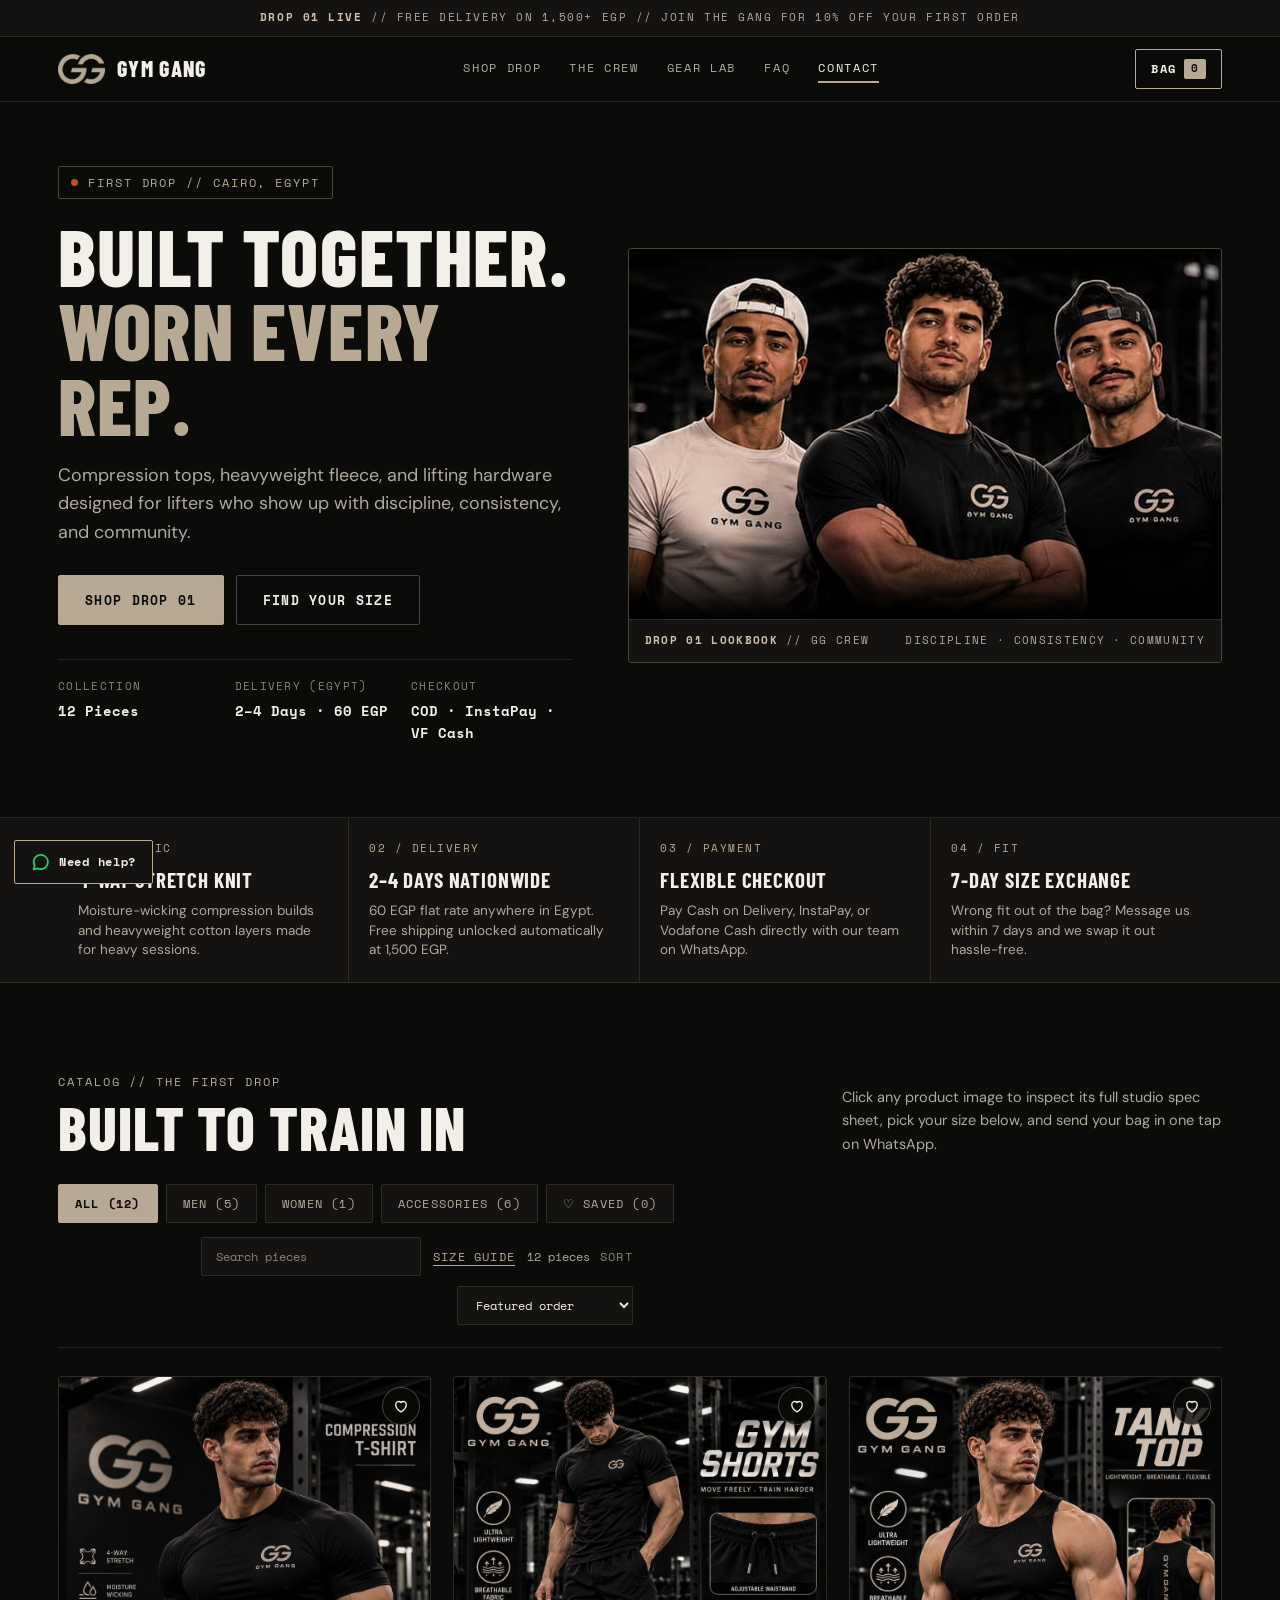
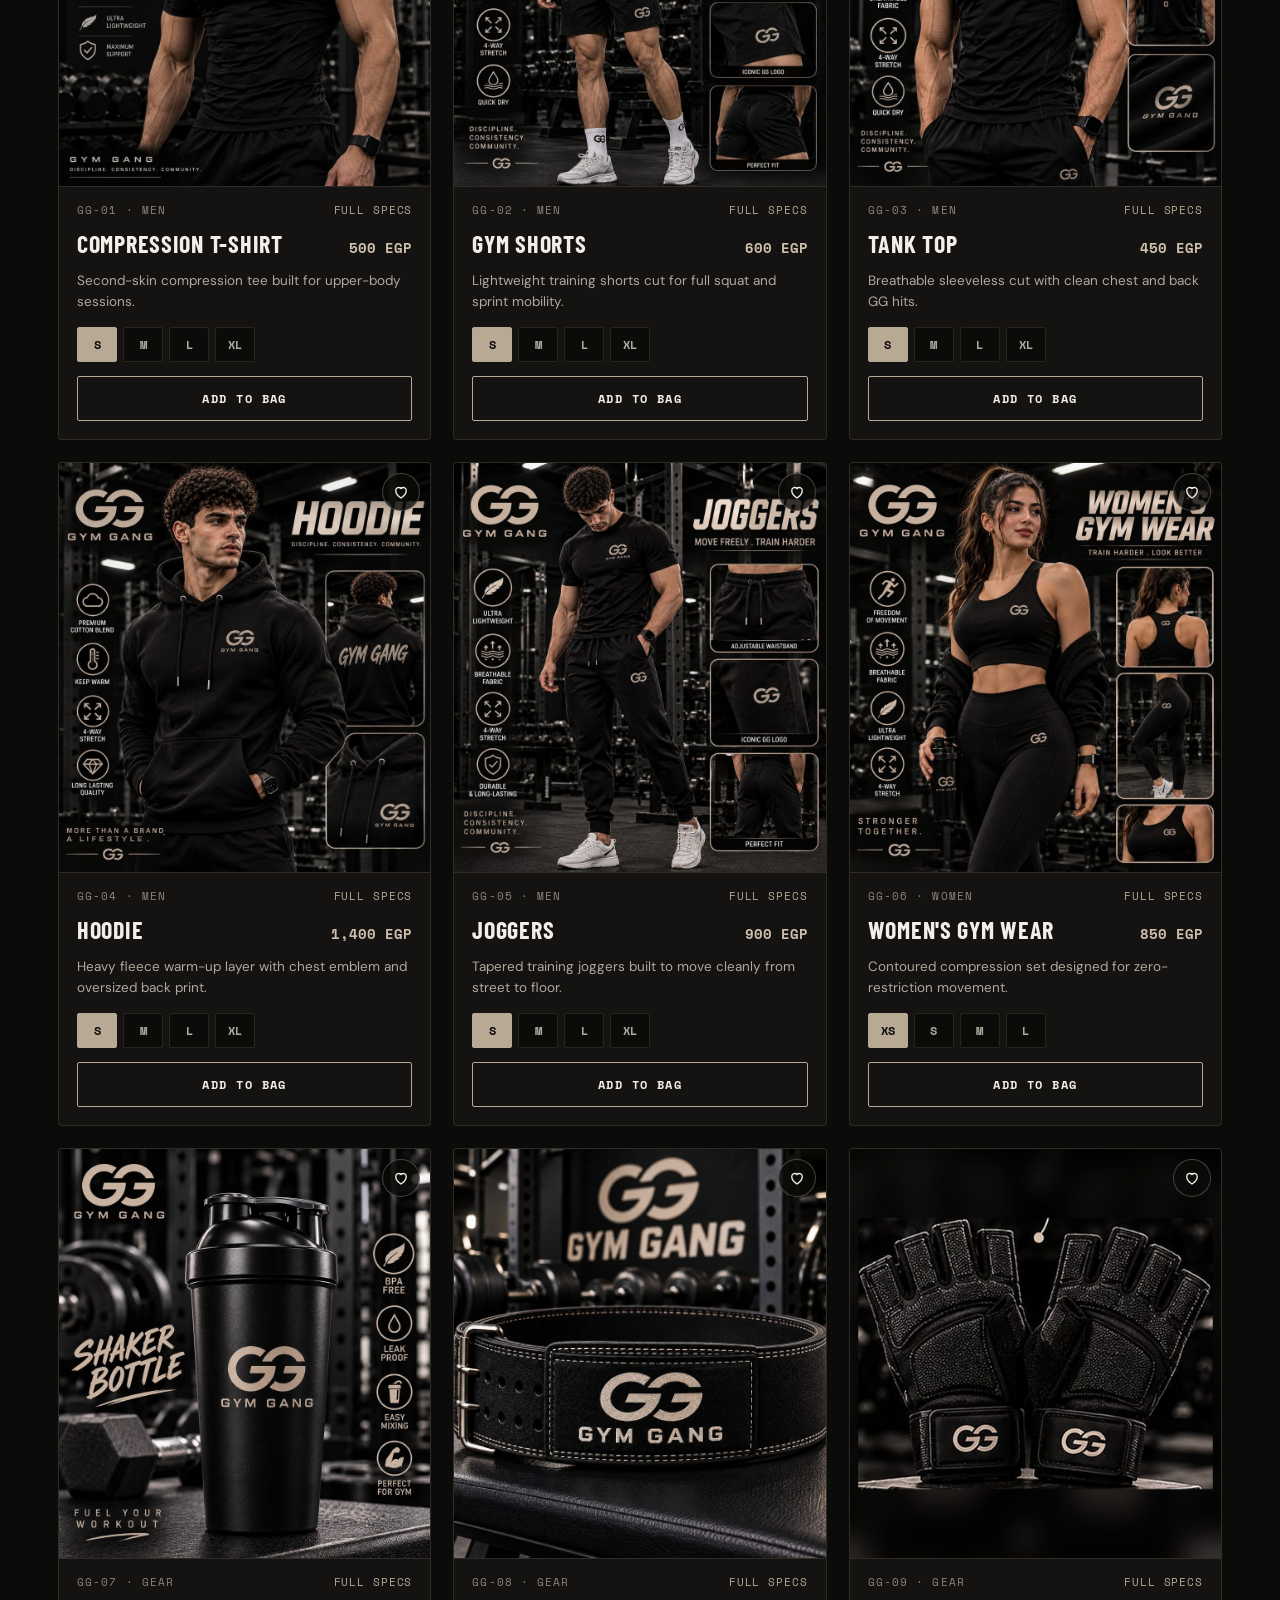
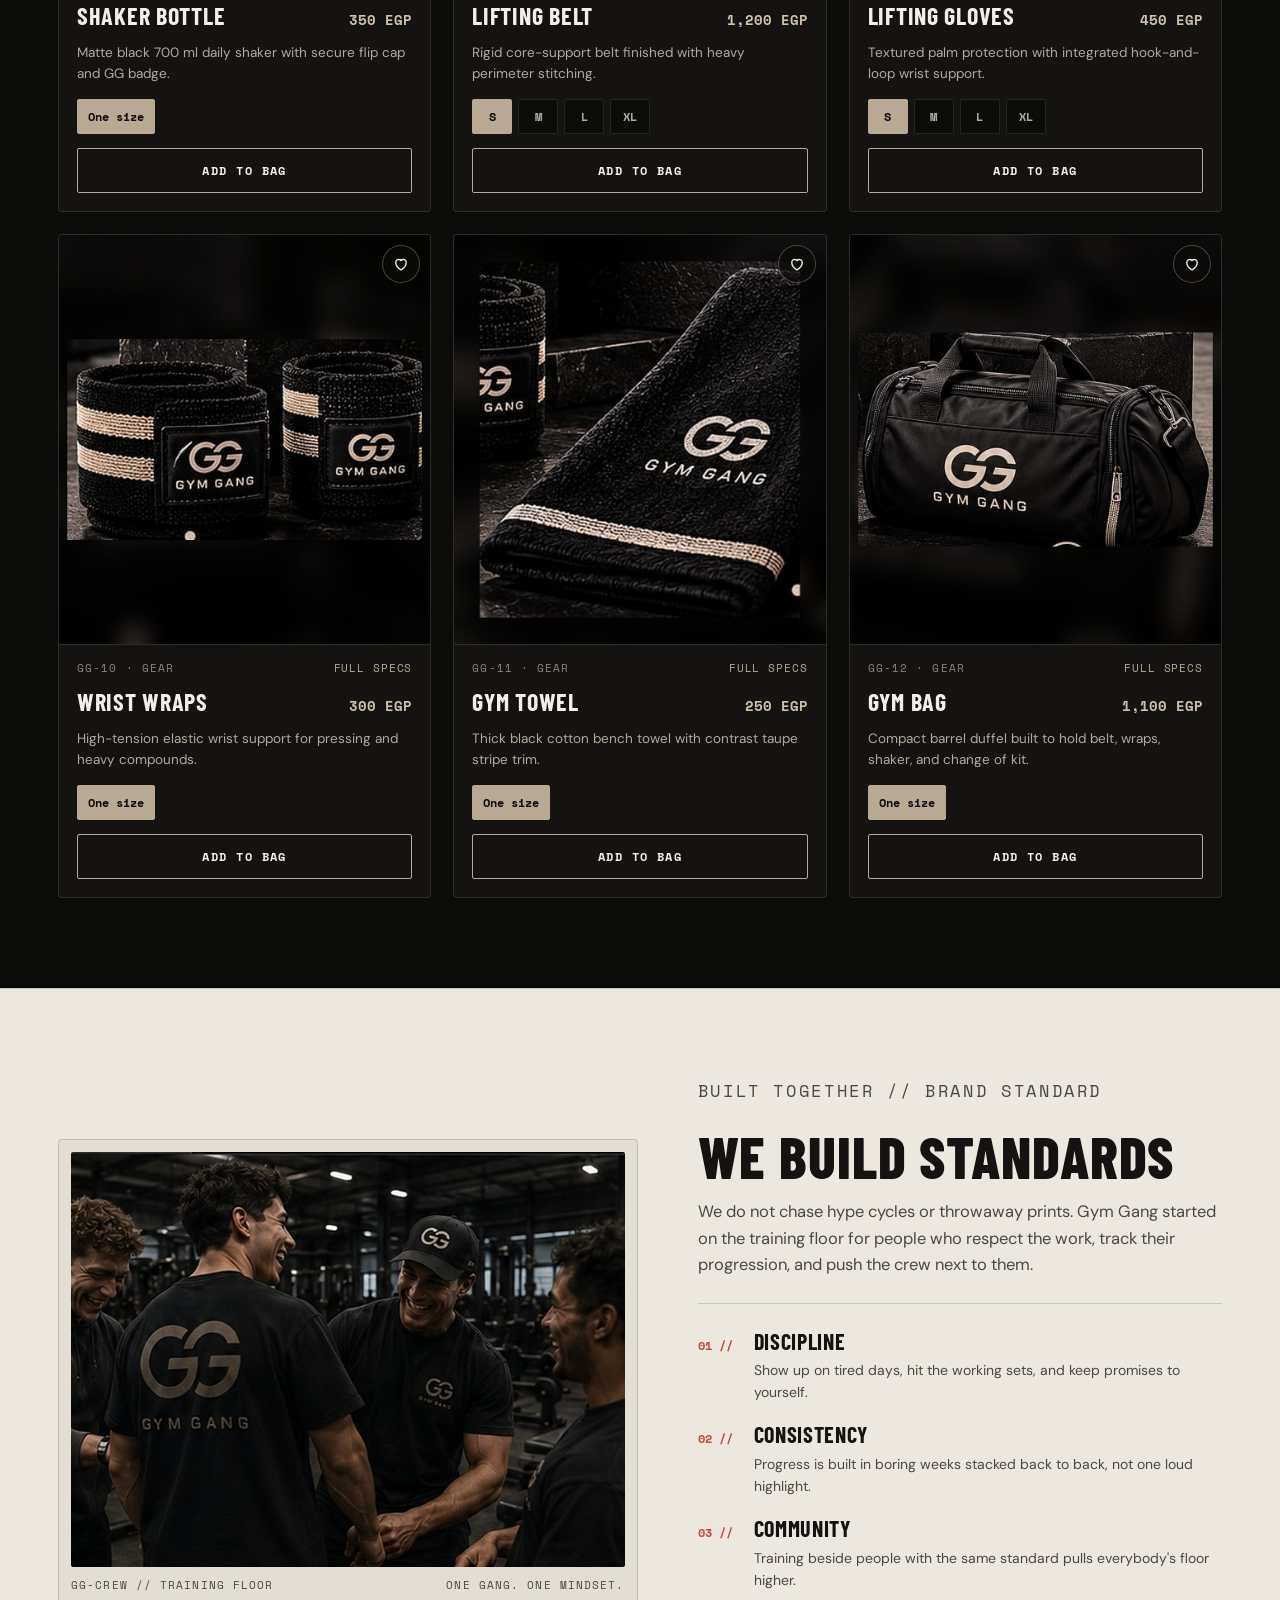
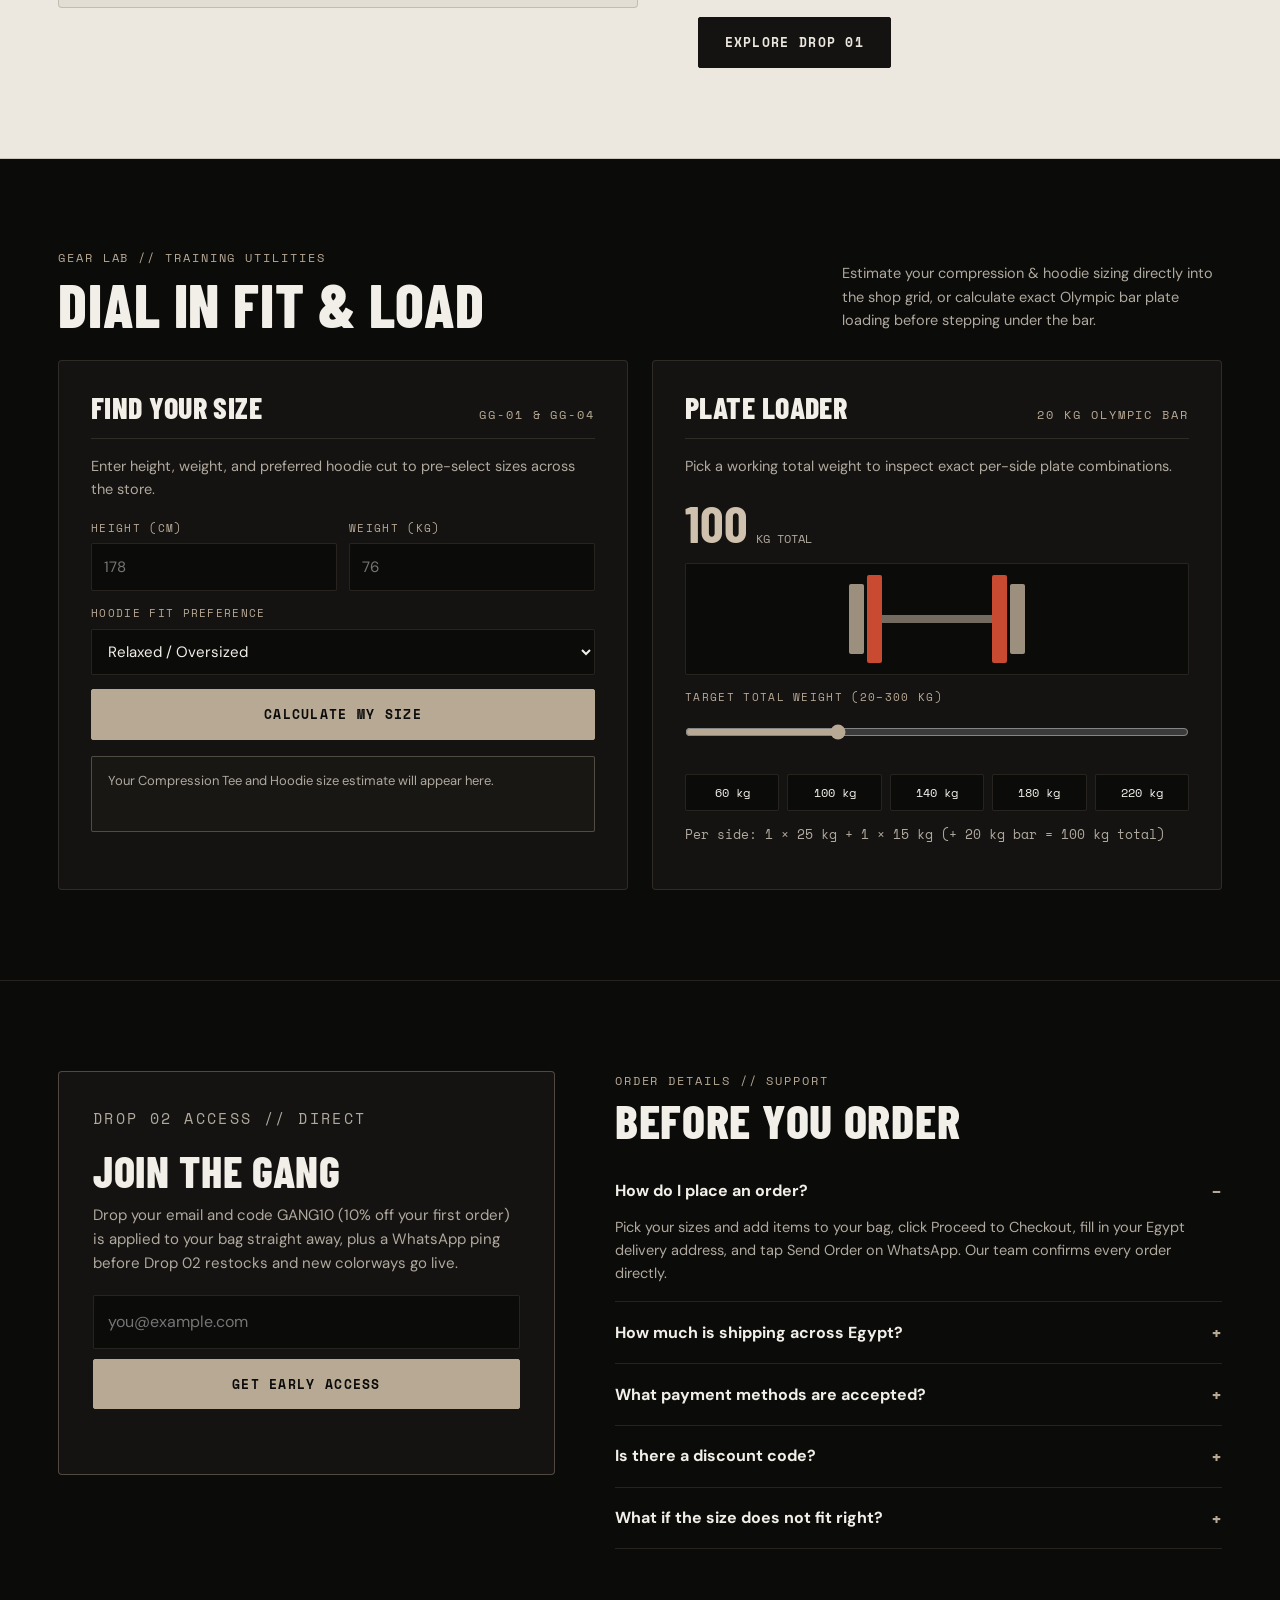
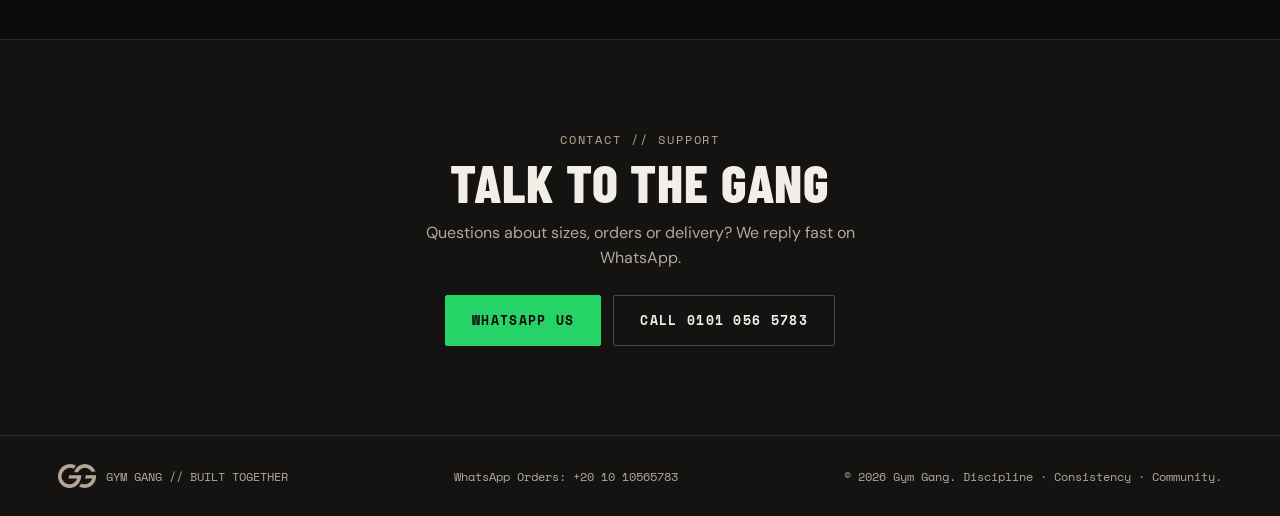
==== commit 4500ef75: "Port Gym_Gang (3) updates: wishlist, search, size guide, GANG10 promo, upsell, delivery ETA, order I" ====
--- a/index.html
+++ b/index.html
@@ -23,7 +23,7 @@
 </head>
 <body>
   <div class="utility-bar">
-    <span><strong>DROP 01 LIVE</strong> // FREE DELIVERY OVER 1,500 EGP ACROSS EGYPT // 7-DAY SIZE EXCHANGE</span>
+    <span><strong>DROP 01 LIVE</strong> // FREE DELIVERY ON 1,500+ EGP // JOIN THE GANG FOR 10% OFF YOUR FIRST ORDER</span>
   </div>
 
   <nav class="site-nav" aria-label="Primary navigation">
@@ -37,7 +37,7 @@
         <a href="#shop">Shop Drop</a>
         <a href="#crew">The Crew</a>
         <a href="#lab">Gear Lab</a>
-        <a href="#faq">FAQ</a>
+        <a href="#faq">FAQ</a><a href="#contact">Contact</a>
       </div>
 
       <div class="nav-actions">
@@ -54,7 +54,7 @@
     <a href="#shop">Shop Drop</a>
     <a href="#crew">The Crew</a>
     <a href="#lab">Gear Lab</a>
-    <a href="#faq">FAQ</a>
+    <a href="#faq">FAQ</a><a href="#contact">Contact</a>
   </div>
 
   <main id="top">
@@ -145,9 +145,12 @@
             <button type="button" class="filter-pill" data-filter="men" aria-pressed="false">Men (5)</button>
             <button type="button" class="filter-pill" data-filter="women" aria-pressed="false">Women (1)</button>
             <button type="button" class="filter-pill" data-filter="acc" aria-pressed="false">Accessories (6)</button>
+            <button type="button" class="filter-pill" data-filter="fav" aria-pressed="false">&#9825; Saved (<span id="fav-count">0</span>)</button>
           </div>
 
           <div class="sort-wrap">
+            <input type="search" class="search-input" id="search-input" placeholder="Search pieces" aria-label="Search products" autocomplete="off">
+            <button type="button" class="guide-link" id="guide-open-btn">Size guide</button>
             <span class="mono" id="catalog-count" style="font-size:12px;color:var(--ink-muted)">12 pieces</span>
             <label for="sort-select">Sort</label>
             <select id="sort-select">
@@ -159,6 +162,7 @@
         </div>
 
         <div class="product-grid" id="product-grid"></div>
+        <p class="no-results" id="no-results" hidden>No pieces match your search.</p>
       </div>
     </section>
 
@@ -293,11 +297,11 @@
           <p class="eyebrow">Drop 02 Access // Direct</p>
           <h2 class="display">Join the Gang</h2>
           <p>
-            Drop your email to open a direct WhatsApp ping so we notify you before Drop 02 restocks and new colorways go live.
+            Drop your email and code GANG10 (10% off your first order) is applied to your bag straight away, plus a WhatsApp ping before Drop 02 restocks and new colorways go live.
           </p>
           <form class="join-form" id="join-form">
             <input type="email" id="join-email" placeholder="you@example.com" aria-label="Email address" required>
-            <button class="btn" type="submit">Notify Me via WhatsApp</button>
+            <button class="btn" type="submit">Get early access</button>
           </form>
           <div class="join-msg" id="join-msg" role="status"></div>
         </div>
@@ -319,6 +323,10 @@
               <p>You can choose Cash on Delivery, InstaPay, or Vodafone Cash inside checkout (transfer details are shared directly when confirming on WhatsApp).</p>
             </details>
             <details>
+              <summary>Is there a discount code?</summary>
+              <p>Join the gang above and GANG10 (10% off your first order) is applied to your bag automatically, or type it into the promo box inside your bag.</p>
+            </details>
+            <details>
               <summary>What if the size does not fit right?</summary>
               <p>Message us on WhatsApp within 7 days of delivery with unworn gear and we will arrange a quick size exchange.</p>
             </details>
@@ -327,6 +335,18 @@
       </div>
     </section>
   </main>
+
+  <section class="band contact-band" id="contact">
+    <div class="wrap contact-inner">
+      <p class="eyebrow">Contact // Support</p>
+      <h2 class="display">Talk to the Gang</h2>
+      <p>Questions about sizes, orders or delivery? We reply fast on WhatsApp.</p>
+      <div class="contact-actions">
+        <a class="btn btn--wa" target="_blank" rel="noopener noreferrer" href="https://wa.me/201010565783?text=Hi%20Gym%20Gang!">WhatsApp us</a>
+        <a class="btn btn--ghost" href="tel:+201010565783">Call 0101 056 5783</a>
+      </div>
+    </div>
+  </section>
 
   <footer class="site-footer">
     <div class="wrap footer-inner">
@@ -351,11 +371,22 @@
     </div>
     <p class="ship-note" id="ship-text"></p>
 
+    <p class="eta-note" id="eta-note"></p>
+
     <div class="drawer-items" id="bag-items"></div>
+
+    <div id="upsell"></div>
+
+    <div class="promo-row">
+      <input type="text" id="promo-input" placeholder="Promo code" aria-label="Promo code" autocomplete="off">
+      <button type="button" id="promo-apply-btn">Apply</button>
+    </div>
+    <p class="promo-msg" id="promo-msg" role="status" aria-live="polite"></p>
 
     <div class="drawer-totals">
       <div><span>Subtotal</span><span id="bag-subtotal">0 EGP</span></div>
       <div><span>Delivery</span><span id="bag-shipping">—</span></div>
+      <div id="discount-row" hidden><span id="discount-label">Promo</span><span id="bag-discount"></span></div>
       <div class="grand"><span>Total</span><span id="bag-total">0 EGP</span></div>
     </div>
 
@@ -401,6 +432,33 @@
     </div>
   </div>
 
+  <div class="modal" id="guide-modal" role="dialog" aria-modal="true" aria-labelledby="guide-title" aria-hidden="true">
+    <div class="modal-panel guide-panel">
+      <div class="guide-body">
+        <button type="button" class="icon-close modal-close" id="guide-close-btn">Close</button>
+        <span class="eyebrow">Fit // Drop 01</span>
+        <h2 class="display" id="guide-title">Size Guide</h2>
+        <table class="guide-table">
+          <tr><th scope="row">S</th><td>Under 65 kg</td></tr>
+          <tr><th scope="row">M</th><td>65 to 77 kg</td></tr>
+          <tr><th scope="row">L</th><td>78 to 91 kg</td></tr>
+          <tr><th scope="row">XL</th><td>92 kg and above</td></tr>
+        </table>
+        <p class="modal-desc">Taller than 186 cm? Go one size up. 165 cm or shorter? Go one size down. Between sizes? Size up.</p>
+        <a class="btn" href="#lab" id="guide-use-btn" style="width:100%">Use the size finder</a>
+      </div>
+    </div>
+  </div>
+
+  <a class="wa-float" id="wa-help" target="_blank" rel="noopener noreferrer" aria-label="Chat on WhatsApp" href="https://wa.me/201010565783?text=Hi%20Gym%20Gang%2C%20I%20need%20help%20with%20my%20order%20%2F%20size.">
+    <svg viewBox="0 0 24 24" width="20" height="20" fill="none" stroke="#25D366" stroke-width="2" stroke-linecap="round" stroke-linejoin="round" aria-hidden="true"><path d="M3 21l1.5-4.6A8.5 8.5 0 1 1 8 19.6z"/></svg>
+    <span>Need help?</span>
+  </a>
+
+  <button type="button" class="to-top" id="to-top-btn" aria-label="Back to top">
+    <svg width="20" height="20" viewBox="0 0 24 24" fill="none" stroke="currentColor" stroke-width="2" stroke-linecap="round" stroke-linejoin="round" aria-hidden="true"><path d="M6 15l6-6 6 6"/></svg>
+  </button>
+
   <div class="toast" id="toast" role="status" aria-live="polite"></div>
 
   <script defer src="js/products.js"></script>
--- a/css/storefront.css
+++ b/css/storefront.css
@@ -1354,3 +1354,358 @@
     grid-template-columns: 1fr;
   }
 }
+
+/* ===== Features ported from Gym_Gang (3): wishlist, search, size guide, promo, upsell, contact ===== */
+.p-card {
+  position: relative;
+}
+
+.hrt {
+  position: absolute;
+  top: 10px;
+  right: 10px;
+  z-index: 2;
+  display: grid;
+  place-items: center;
+  width: 38px;
+  height: 38px;
+  border: 1px solid var(--line-strong);
+  border-radius: 50%;
+  background: rgba(11, 11, 10, 0.78);
+  color: var(--ink-bone);
+  cursor: pointer;
+  transition: border-color 0.2s var(--ease), color 0.2s var(--ease), transform 0.15s var(--ease);
+}
+
+.hrt svg {
+  width: 18px;
+  height: 18px;
+  fill: none;
+  stroke: currentColor;
+  stroke-width: 1.8;
+}
+
+.hrt:hover {
+  border-color: var(--taupe);
+}
+
+.hrt:active {
+  transform: scale(0.92);
+}
+
+.hrt[aria-pressed='true'] {
+  color: var(--rust);
+  border-color: var(--rust);
+}
+
+.hrt[aria-pressed='true'] svg {
+  fill: currentColor;
+}
+
+.sort-wrap {
+  flex-wrap: wrap;
+  justify-content: flex-end;
+}
+
+.search-input {
+  width: min(220px, 100%);
+  padding: 9px 14px;
+  background: var(--bg-rack);
+  border: 1px solid var(--line-dark);
+  border-radius: var(--radius-sm);
+  color: var(--ink-bone);
+  font-family: var(--font-mono);
+  font-size: 12px;
+}
+
+.search-input::placeholder {
+  color: var(--ink-dim);
+}
+
+.search-input:focus,
+.promo-row input:focus {
+  outline: none;
+  border-color: var(--taupe);
+}
+
+.guide-link {
+  background: none;
+  border: 0;
+  padding: 4px 2px;
+  color: var(--taupe);
+  font-family: var(--font-mono);
+  font-size: 12px;
+  letter-spacing: 0.1em;
+  text-transform: uppercase;
+  text-decoration: underline;
+  text-underline-offset: 4px;
+  cursor: pointer;
+}
+
+.guide-link:hover {
+  color: var(--ink-bone);
+}
+
+.no-results {
+  padding: 36px 0;
+  text-align: center;
+  font-family: var(--font-mono);
+  font-size: 13px;
+  color: var(--ink-muted);
+}
+
+/* Size guide modal */
+.guide-panel {
+  grid-template-columns: 1fr;
+  width: min(460px, 100%);
+}
+
+.guide-body {
+  display: flex;
+  flex-direction: column;
+  padding: 24px;
+}
+
+.guide-body h2 {
+  font-size: 38px;
+  margin: 6px 0 14px;
+}
+
+.guide-table {
+  width: 100%;
+  margin-bottom: 14px;
+  border-collapse: collapse;
+}
+
+.guide-table th,
+.guide-table td {
+  padding: 11px 4px;
+  border-bottom: 1px solid var(--line-dark);
+  text-align: left;
+}
+
+.guide-table th {
+  width: 64px;
+  font-family: var(--font-display);
+  font-size: 24px;
+  color: var(--taupe-bright);
+}
+
+/* Contact */
+.contact-band {
+  background: var(--bg-rack);
+  border-top: 1px solid var(--line-dark);
+  text-align: center;
+}
+
+.contact-inner h2 {
+  font-size: clamp(36px, 4.4vw, 54px);
+  margin: 8px 0 12px;
+}
+
+.contact-inner > p:not(.eyebrow) {
+  max-width: 46ch;
+  margin: 0 auto 24px;
+  color: var(--ink-muted);
+}
+
+.contact-actions {
+  display: flex;
+  flex-wrap: wrap;
+  justify-content: center;
+  gap: 12px;
+}
+
+.btn--wa {
+  background: #25d366;
+  border-color: #25d366;
+  color: #0b0b0a;
+}
+
+.btn--wa:hover {
+  background: var(--ink-bone);
+  border-color: var(--ink-bone);
+}
+
+/* Floating helpers */
+.wa-float,
+.to-top {
+  position: fixed;
+  bottom: calc(16px + env(safe-area-inset-bottom, 0px));
+  z-index: 35;
+  background: var(--bg-rack);
+  border: 1px solid var(--taupe);
+  color: var(--ink-bone);
+  transition: background-color 0.2s var(--ease), color 0.2s var(--ease), opacity 0.2s var(--ease);
+}
+
+.wa-float {
+  left: 14px;
+  display: inline-flex;
+  align-items: center;
+  gap: 8px;
+  padding: 11px 16px;
+  border-radius: var(--radius-sm);
+  font-family: var(--font-mono);
+  font-size: 12px;
+  font-weight: 700;
+  letter-spacing: 0.06em;
+  text-decoration: none;
+}
+
+.wa-float:hover,
+.to-top:hover {
+  background: var(--taupe);
+  color: var(--bg-iron);
+}
+
+.to-top {
+  right: 14px;
+  display: grid;
+  place-items: center;
+  width: 44px;
+  height: 44px;
+  border-radius: var(--radius-sm);
+  cursor: pointer;
+  opacity: 0;
+  pointer-events: none;
+}
+
+.to-top.is-visible {
+  opacity: 1;
+  pointer-events: auto;
+}
+
+@media (max-width: 520px) {
+  .wa-float span {
+    display: none;
+  }
+  .wa-float {
+    padding: 12px;
+  }
+}
+
+/* Bag: promo, upsell, delivery estimate, discount row */
+.bag-drawer {
+  overflow-y: auto;
+}
+
+.drawer-items {
+  flex: 1 0 110px;
+  overflow: visible;
+}
+
+.checkout-form {
+  max-height: none;
+  overflow: visible;
+}
+
+.bag-btn.has-items:not(.bump) {
+  animation: bag-glow 2s ease-in-out infinite;
+}
+
+@keyframes bag-glow {
+  50% {
+    box-shadow: 0 0 0 6px rgba(184, 169, 149, 0.18);
+  }
+}
+
+.eta-note {
+  margin: -4px 0 10px;
+  font-family: var(--font-mono);
+  font-size: 12px;
+  color: var(--ink-muted);
+}
+
+.eta-note:empty {
+  display: none;
+}
+
+.promo-row {
+  display: flex;
+  gap: 8px;
+  margin-top: 12px;
+}
+
+.promo-row input {
+  flex: 1;
+  min-width: 0;
+  padding: 10px 12px;
+  background: var(--bg-iron);
+  border: 1px solid var(--line-dark);
+  border-radius: var(--radius-sm);
+  color: var(--ink-bone);
+  font-family: var(--font-mono);
+  font-size: 13px;
+  text-transform: uppercase;
+}
+
+.promo-row button {
+  padding: 0 16px;
+  background: transparent;
+  border: 1px solid var(--taupe);
+  border-radius: var(--radius-sm);
+  color: var(--taupe);
+  font-family: var(--font-mono);
+  font-size: 12px;
+  font-weight: 700;
+  letter-spacing: 0.08em;
+  text-transform: uppercase;
+  cursor: pointer;
+}
+
+.promo-row button:hover {
+  background: var(--taupe);
+  color: var(--bg-iron);
+}
+
+.promo-msg {
+  min-height: 1.3em;
+  margin: 4px 0 8px;
+  font-size: 13px;
+  color: var(--taupe-bright);
+}
+
+.upsell {
+  display: grid;
+  grid-template-columns: 54px 1fr auto;
+  gap: 12px;
+  align-items: center;
+  padding: 10px;
+  margin-top: 10px;
+  border: 1px dashed var(--taupe);
+  border-radius: var(--radius-sm);
+  font-size: 14px;
+}
+
+.upsell img {
+  width: 54px;
+  height: 54px;
+  object-fit: cover;
+  border-radius: var(--radius-sm);
+}
+
+.upsell small {
+  display: block;
+  font-family: var(--font-mono);
+  font-size: 11px;
+  letter-spacing: 0.06em;
+  text-transform: uppercase;
+  color: var(--taupe);
+}
+
+.upsell button {
+  padding: 9px 16px;
+  background: var(--taupe);
+  border: 0;
+  border-radius: var(--radius-sm);
+  color: var(--bg-iron);
+  font-family: var(--font-mono);
+  font-size: 12px;
+  font-weight: 700;
+  cursor: pointer;
+}
+
+.drawer-totals #discount-row span:last-child {
+  color: var(--taupe-bright);
+}
